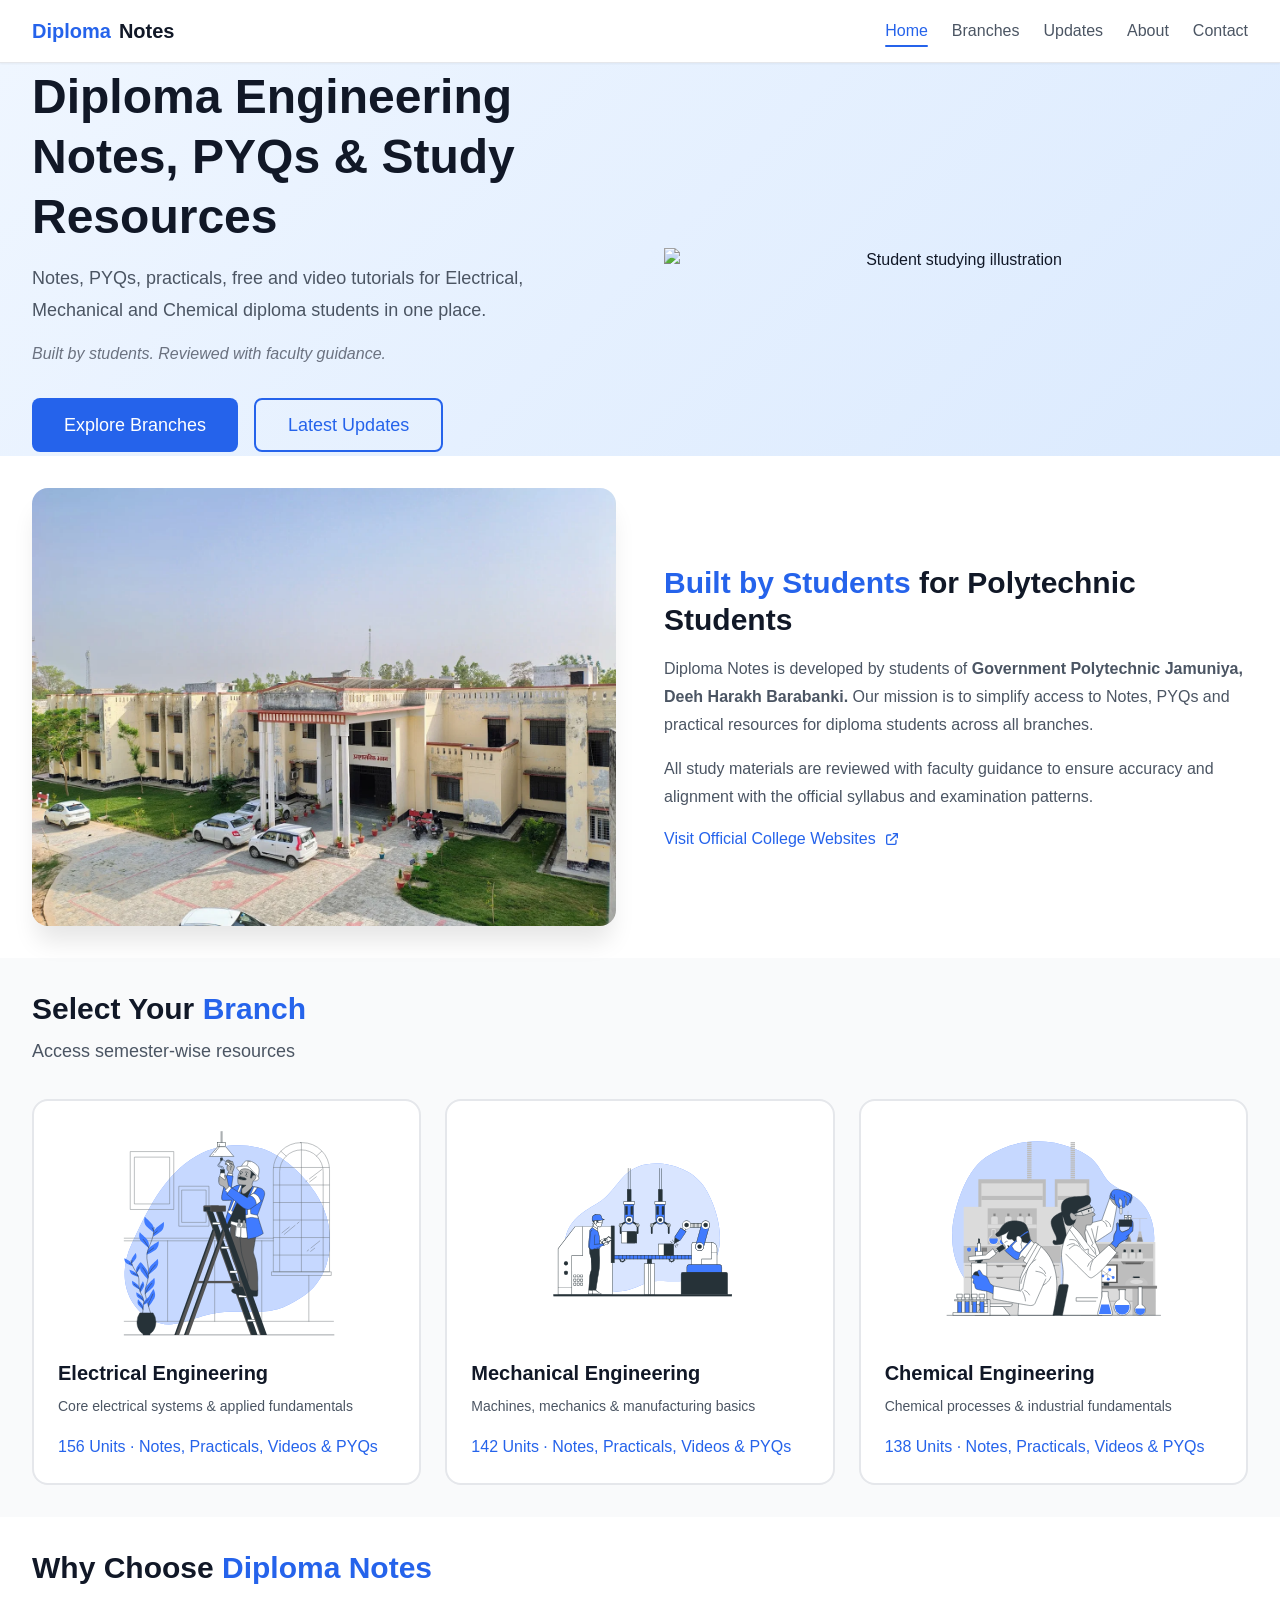
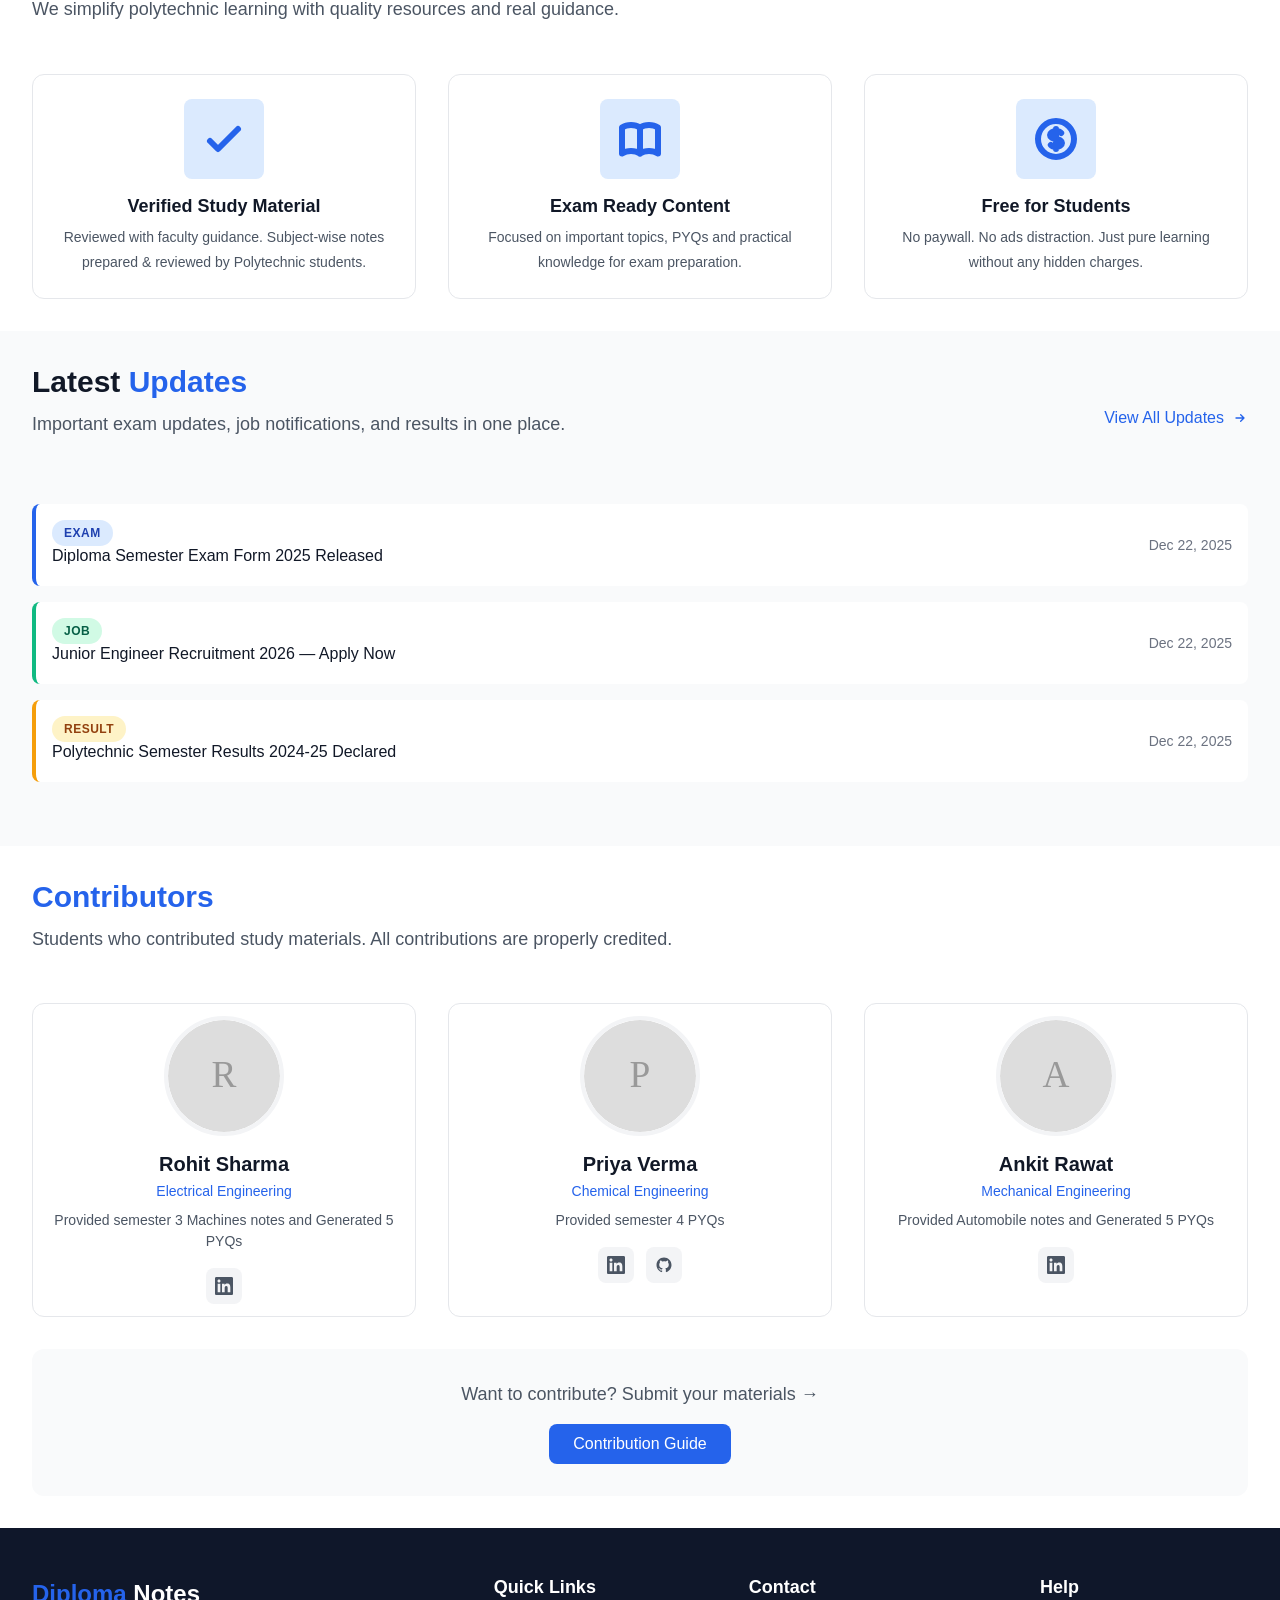
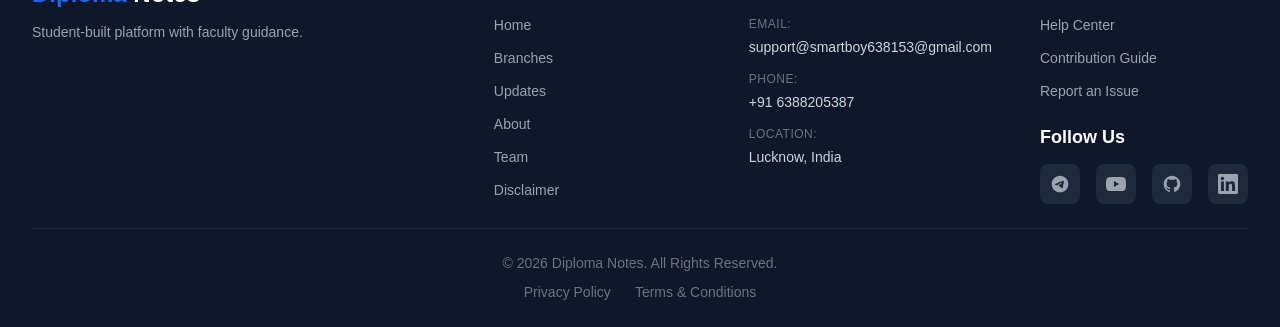
==== index.html @ 93ebcfeb "Update and add new file" ====
<!DOCTYPE html>
<html lang="en">
<head>
  <meta charset="UTF-8">
  <meta name="viewport" content="width=device-width, initial-scale=1.0">
  <meta name="description" content="Diploma Notes - Engineering notes, PYQs & study resources built by students for polytechnic students">
  <meta name="keywords" content="diploma notes, polytechnic, engineering, study material, PYQs">
  <meta name="author" content="Diploma Notes">
  
  <title>Diploma Notes - Engineering Notes, PYQs & Study Resources</title>
  
  <!-- Favicon -->
  <link rel="icon" type="image/png" href="assets/images/favicon.png">
   
  <!-- CSS Files -->
  <link rel="stylesheet" href="css/_variables.css">
  <link rel="stylesheet" href="css/_reset.css">
  <link rel="stylesheet" href="css/_base.css">
  <link rel="stylesheet" href="css/_components.css">
  <link rel="stylesheet" href="css/_layout.css">
  <link rel="stylesheet" href="css/home.css">
  <link rel="stylesheet" href="css/responsive.css">
  
  <!-- Preload critical resources -->
  <link rel="preload" href="data/branches.json" as="fetch" crossorigin>
</head>
<body>
  
  <!-- ===== NAVBAR ===== -->
  <nav class="navbar">
    <div class="container navbar-container">
      <!-- Logo -->
      <a href="index.html" class="navbar-logo">
        <span class="navbar-logo-diploma">Diploma</span> Notes
      </a>
      
      <!-- Mobile Menu Toggle -->
      <button class="navbar-toggle" aria-label="Toggle menu" id="navToggle">
        <span></span>
        <span></span>
        <span></span>
      </button>
      
      <!-- Navigation Menu -->
      <div class="navbar-menu" id="navMenu">
        <a href="index.html" class="navbar-link active">Home</a>
        <a href="#branches" class="navbar-link">Branches</a>
        <a href="updates.html" class="navbar-link">Updates</a>
        <a href="about.html" class="navbar-link">About</a>
        <a href="contact.html" class="navbar-link">Contact</a>
      </div>
    </div>
  </nav>
  
  <!-- ===== HERO SECTION ===== -->
  <section class="hero">
    <div class="container">
      <div class="hero-container">
        <!-- Hero Content -->
        <div class="hero-content">
          <h1 class="hero-title">
            Diploma Engineering Notes, PYQs & Study Resources
          </h1>
          <p class="hero-description">
            Notes, PYQs, practicals, free and video tutorials for Electrical, Mechanical and Chemical diploma students in one place.
          </p>
          <p class="hero-tagline">
            Built by students. Reviewed with faculty guidance.
          </p>
          <div class="hero-actions">
            <a href="#branches" class="btn btn-primary btn-lg">Explore Branches</a>
            <a href="#updates" class="btn btn-outline btn-lg">Latest Updates</a>
          </div>
        </div>
        
        <!-- Hero Image -->
        <div class="hero-image">
          <img src="assets/images/hero/studying-rafiki.png" alt="Student studying illustration" loading="eager">
        </div>
      </div>
    </div>
  </section>
  
  <!-- ===== INFO SECTION ===== -->
  <section class="info-section">
    <div class="container">
      <div class="info-content">
        <!-- Image -->
        <div class="info-image">
          <img src="assets/images/government_Polytechnic_Jamuniya_Deeh_Harakh_Barabanki.webp" alt="Government Polytechnic Jamuniya Deeh Harakh Barabanki" loading="lazy">
        </div>
        
        <!-- Text Content -->
        <div class="info-text">
          <h2><span class="text-highlight">Built by Students</span> for Polytechnic Students</h2>
          <p>
            Diploma Notes is developed by students of <strong>Government Polytechnic Jamuniya, Deeh Harakh Barabanki.</strong> 
             Our mission is to simplify access to Notes, PYQs and practical resources 
            for diploma students across all branches.
          </p>
          <p>
            All study materials are reviewed with faculty guidance to ensure accuracy and alignment with 
            the official syllabus and examination patterns.
          </p>
          <a href="https://www.gpharakh.org" target="_blanks" class="info-link">
            Visit Official College Websites
            <svg xmlns="http://www.w3.org/2000/svg" fill="none" viewBox="0 0 24 24" stroke="currentColor">
              <path stroke-linecap="round" stroke-linejoin="round" stroke-width="2" d="M10 6H6a2 2 0 00-2 2v10a2 2 0 002 2h10a2 2 0 002-2v-4M14 4h6m0 0v6m0-6L10 14" />
            </svg>
          </a>
        </div>
      </div>
    </div>
  </section>
  
  <!-- ===== BRANCHES SECTION ===== -->
  <section class="branches-section" id="branches">
    <div class="container">
      <div class="section-header">
        <h2 class="section-title">Select Your <span>Branch</span></h2>
        <p class="section-subtitle">Access semester-wise resources</p>
      </div>
      
      <!-- Branches Grid (Dynamic) -->
      <div class="branches-grid" id="branchesGrid">
        <!-- Branch cards will be loaded dynamically via JavaScript -->
        <div class="subjects-loading">
          <div class="subjects-loading-spinner"></div>
          <p>Loading branches...</p>
        </div>
      </div>
    </div>
  </section>
  
  <!-- ===== WHY CHOOSE SECTION ===== -->
  <section class="why-choose-section">
    <div class="container">
      <div class="section-header">
        <h2 class="section-title">Why Choose <span>Diploma Notes</span></h2>
        <p class="section-subtitle">We simplify polytechnic learning with quality resources and real guidance.</p>
      </div>
      
      <div class="features-grid">
        <!-- Feature 1 -->
        <div class="feature-card">
          <div class="feature-card-icon checkmark-icon">
            <svg xmlns="http://www.w3.org/2000/svg" fill="none" viewBox="0 0 24 24" stroke="currentColor">
              <path stroke-linecap="round" stroke-linejoin="round" d="M5 13l4 4L19 7" />
            </svg>
          </div>
          <h3 class="feature-card-title">Verified Study Material</h3>
          <p class="feature-card-description">
            Reviewed with faculty guidance. Subject-wise notes prepared & reviewed by Polytechnic students.
          </p>
        </div>
        
        <!-- Feature 2 -->
        <div class="feature-card">
          <div class="feature-card-icon checkmark-icon">
            <svg xmlns="http://www.w3.org/2000/svg" fill="none" viewBox="0 0 24 24" stroke="currentColor">
              <path stroke-linecap="round" stroke-linejoin="round" d="M12 6.253v13m0-13C10.832 5.477 9.246 5 7.5 5S4.168 5.477 3 6.253v13C4.168 18.477 5.754 18 7.5 18s3.332.477 4.5 1.253m0-13C13.168 5.477 14.754 5 16.5 5c1.747 0 3.332.477 4.5 1.253v13C19.832 18.477 18.247 18 16.5 18c-1.746 0-3.332.477-4.5 1.253" />
            </svg>
          </div>
          <h3 class="feature-card-title">Exam Ready Content</h3>
          <p class="feature-card-description">
            Focused on important topics, PYQs and practical knowledge for exam preparation.
          </p>
        </div>
        
        <!-- Feature 3 -->
        <div class="feature-card">
          <div class="feature-card-icon checkmark-icon">
            <svg xmlns="http://www.w3.org/2000/svg" fill="none" viewBox="0 0 24 24" stroke="currentColor">
              <path stroke-linecap="round" stroke-linejoin="round" d="M12 8c-1.657 0-3 .895-3 2s1.343 2 3 2 3 .895 3 2-1.343 2-3 2m0-8c1.11 0 2.08.402 2.599 1M12 8V7m0 1v8m0 0v1m0-1c-1.11 0-2.08-.402-2.599-1M21 12a9 9 0 11-18 0 9 9 0 0118 0z" />
            </svg>
          </div>
          <h3 class="feature-card-title">Free for Students</h3>
          <p class="feature-card-description">
            No paywall. No ads distraction. Just pure learning without any hidden charges.
          </p>
        </div>
      </div>
    </div>
  </section>
  
  <!-- ===== LATEST UPDATES SECTION ===== -->
  <section class="updates-section" id="updates">
    <div class="container">
      <div class="updates-header">
        <div class="section-header">
          <h2 class="section-title">Latest <span>Updates</span></h2>
          <p class="section-subtitle">Important exam updates, job notifications, and results in one place.</p>
        </div>
        <a href="updates.html" class="view-all-link">
          View All Updates
          <svg xmlns="http://www.w3.org/2000/svg" fill="none" viewBox="0 0 24 24" stroke="currentColor">
            <path stroke-linecap="round" stroke-linejoin="round" stroke-width="2" d="M13 7l5 5m0 0l-5 5m5-5H6" />
          </svg>
        </a>
      </div>
      
      <!-- Updates List (Dynamic) -->
      <div class="updates-list" id="updatesList">
        <!-- Updates will be loaded dynamically -->
        <div class="subjects-loading">
          <div class="subjects-loading-spinner"></div>
          <p>Loading updates...</p>
        </div>
      </div>
    </div>
  </section>
  
  <!-- ===== CONTRIBUTORS SECTION ===== -->
  <section class="contributors-section" id="contributors">
    <div class="container">
      <div class="section-header">
        <h2 class="section-title"><span>Contributors</span></h2>
        <p class="section-subtitle">Students who contributed study materials. All contributions are properly credited.</p>
      </div>
      
      <!-- Contributors Grid (Dynamic) -->
      <div class="contributors-grid" id="contributorsGrid">
        <!-- Contributors will be loaded dynamically -->
      </div>
      
      <!-- CTA -->
      <div class="contributors-cta">
        <p>Want to contribute? Submit your materials →</p>
        <a href="about.html#contribute" class="btn btn-primary">Contribution Guide</a>
      </div>
    </div>
  </section>
  
  <!-- ===== FOOTER ===== -->
  <footer class="footer">
    <div class="container">
      <div class="footer-container">
        <!-- Brand Column -->
        <div class="footer-brand">
          <div class="footer-logo">
            <span class="footer-logo-diploma">Diploma</span> Notes
          </div>
          <p class="footer-tagline">
            Student-built platform with faculty guidance.
          </p>
        </div>
        
        <!-- Quick Links -->
        <div>
          <h3 class="footer-section-title">Quick Links</h3>
          <div class="footer-links">
            <a href="index.html" class="footer-link">Home</a>
            <a href="#branches" class="footer-link">Branches</a>
            <a href="#updates" class="footer-link">Updates</a>
            <a href="about.html" class="footer-link">About</a>
            <a href="team.html" class="footer-link">Team</a>
            <a href="about.html#disclaimer" class="footer-link">Disclaimer</a>
          </div>
        </div>
        
        <!-- Contact -->
        <div>
          <h3 class="footer-section-title">Contact</h3>
          <div class="footer-contact-item">
            <span class="footer-contact-label">Email:</span>
            <span class="footer-contact-value">support@smartboy638153@gmail.com</span>
          </div>
          <div class="footer-contact-item">
            <span class="footer-contact-label">Phone:</span>
            <span class="footer-contact-value">+91 6388205387</span>
          </div>
          <div class="footer-contact-item">
            <span class="footer-contact-label">Location:</span>
            <span class="footer-contact-value">Lucknow, India</span>
          </div>
        </div>
        
        <!-- Help -->
        <div>
          <h3 class="footer-section-title">Help</h3>
          <div class="footer-links">
            <a href="help.html" class="footer-link">Help Center</a>
            <a href="contributors.html" class="footer-link">Contribution Guide</a>
            <a href="about.html#report" class="footer-link">Report an Issue</a>
          </div>
          
          <!-- Social Links -->
          <h3 class="footer-section-title" style="margin-top: var(--space-6);">Follow Us</h3>
          <div class="footer-social">
            <a href="#" class="footer-social-link" aria-label="Telegram">
              <svg xmlns="http://www.w3.org/2000/svg" viewBox="0 0 24 24" fill="currentColor">
                <path d="M12 2C6.48 2 2 6.48 2 12s4.48 10 10 10 10-4.48 10-10S17.52 2 12 2zm4.64 6.8c-.15 1.58-.8 5.42-1.13 7.19-.14.75-.42 1-.68 1.03-.58.05-1.02-.38-1.58-.75-.88-.58-1.38-.94-2.23-1.5-.99-.65-.35-1.01.22-1.59.15-.15 2.71-2.48 2.76-2.69a.2.2 0 00-.05-.18c-.06-.05-.14-.03-.21-.02-.09.02-1.49.95-4.22 2.79-.4.27-.76.41-1.08.4-.36-.01-1.04-.2-1.55-.37-.63-.2-1.12-.31-1.08-.66.02-.18.27-.36.74-.55 2.92-1.27 4.86-2.11 5.83-2.51 2.78-1.16 3.35-1.36 3.73-1.36.08 0 .27.02.39.12.1.08.13.19.14.27-.01.06.01.24 0 .38z"/>
              </svg>
            </a>
            <a href="#" class="footer-social-link" aria-label="YouTube">
              <svg xmlns="http://www.w3.org/2000/svg" viewBox="0 0 24 24" fill="currentColor">
                <path d="M23.498 6.186a3.016 3.016 0 0 0-2.122-2.136C19.505 3.545 12 3.545 12 3.545s-7.505 0-9.377.505A3.017 3.017 0 0 0 .502 6.186C0 8.07 0 12 0 12s0 3.93.502 5.814a3.016 3.016 0 0 0 2.122 2.136c1.871.505 9.376.505 9.376.505s7.505 0 9.377-.505a3.015 3.015 0 0 0 2.122-2.136C24 15.93 24 12 24 12s0-3.93-.502-5.814zM9.545 15.568V8.432L15.818 12l-6.273 3.568z"/>
              </svg>
            </a>
            <a href="#" class="footer-social-link" aria-label="GitHub">
              <svg xmlns="http://www.w3.org/2000/svg" viewBox="0 0 24 24" fill="currentColor">
                <path d="M12 2C6.477 2 2 6.477 2 12c0 4.42 2.865 8.17 6.839 9.49.5.092.682-.217.682-.482 0-.237-.008-.866-.013-1.7-2.782.603-3.369-1.34-3.369-1.34-.454-1.156-1.11-1.463-1.11-1.463-.908-.62.069-.608.069-.608 1.003.07 1.531 1.03 1.531 1.03.892 1.529 2.341 1.087 2.91.831.092-.646.35-1.086.636-1.336-2.22-.253-4.555-1.11-4.555-4.943 0-1.091.39-1.984 1.029-2.683-.103-.253-.446-1.27.098-2.647 0 0 .84-.269 2.75 1.025A9.578 9.578 0 0112 6.836c.85.004 1.705.114 2.504.336 1.909-1.294 2.747-1.025 2.747-1.025.546 1.377.203 2.394.1 2.647.64.699 1.028 1.592 1.028 2.683 0 3.842-2.339 4.687-4.566 4.935.359.309.678.919.678 1.852 0 1.336-.012 2.415-.012 2.743 0 .267.18.578.688.48C19.138 20.167 22 16.418 22 12c0-5.523-4.477-10-10-10z"/>
              </svg>
            </a>
            <a href="#" class="footer-social-link" aria-label="LinkedIn">
              <svg xmlns="http://www.w3.org/2000/svg" viewBox="0 0 24 24" fill="currentColor">
                <path d="M20.447 20.452h-3.554v-5.569c0-1.328-.027-3.037-1.852-3.037-1.853 0-2.136 1.445-2.136 2.939v5.667H9.351V9h3.414v1.561h.046c.477-.9 1.637-1.85 3.37-1.85 3.601 0 4.267 2.37 4.267 5.455v6.286zM5.337 7.433c-1.144 0-2.063-.926-2.063-2.065 0-1.138.92-2.063 2.063-2.063 1.14 0 2.064.925 2.064 2.063 0 1.139-.925 2.065-2.064 2.065zm1.782 13.019H3.555V9h3.564v11.452zM22.225 0H1.771C.792 0 0 .774 0 1.729v20.542C0 23.227.792 24 1.771 24h20.451C23.2 24 24 23.227 24 22.271V1.729C24 .774 23.2 0 22.222 0h.003z"/>
              </svg>
            </a>
          </div>
        </div>
      </div>
      
      <!-- Footer Bottom -->
      <div class="footer-bottom">
        <p class="footer-copyright">
          © 2026 Diploma Notes. All Rights Reserved.
        </p>
        <div class="footer-legal-links">
          <a href="about.html#privacy" class="footer-legal-link">Privacy Policy</a>
          <a href="about.html#terms" class="footer-legal-link">Terms & Conditions</a>
        </div>
      </div>
    </div>
  </footer>
  
  <!-- JavaScript Files -->
  <script src="js/config.js"></script>
  <script src="js/utils.js"></script>
  <script src="js/storage.js"></script>
  <script src="js/components/navbar.js"></script>
  <script src="js/components/branchCard.js"></script>
  <script src="js/components/updateCard.js"></script>
  <script src="js/pages/home.js"></script>
  <script src="js/main.js"></script>
  
</body>
</html>
---- css/_variables.css ----
/* ============================================
   DIPLOMA NOTES - CSS VARIABLES
   Design System: Colors, Typography, Spacing
   ============================================ */

:root {
  /* ===== COLORS ===== */
  
  /* Primary Colors (Blue) */
  --color-primary: #2563EB;          /* Main blue */
  --color-primary-dark: #1E40AF;     /* Darker blue */
  --color-primary-light: #3B82F6;    /* Lighter blue */
  --color-primary-lighter: #DBEAFE;  /* Very light blue */
  
  /* Accent Colors */
  --color-accent-green: #10B981;     /* Success/Job Alert */
  --color-accent-orange: #F59E0B;    /* Warning/Result */
  --color-accent-red: #EF4444;       /* Error */
  
  /* Neutral Colors */
  --color-white: #FFFFFF;
  --color-gray-50: #F9FAFB;
  --color-gray-100: #F3F4F6;
  --color-gray-200: #E5E7EB;
  --color-gray-300: #D1D5DB;
  --color-gray-400: #9CA3AF;
  --color-gray-500: #6B7280;
  --color-gray-600: #4B5563;
  --color-gray-700: #374151;
  --color-gray-800: #1F2937;
  --color-gray-900: #111827;
  --color-black: #000000;
  
  /* Dark Theme (Footer) */
  --color-dark-bg: #0F172A;
  --color-dark-lighter: #1E293B;
  
  /* ===== TYPOGRAPHY ===== */
  
  /* Font Families */
  --font-primary: -apple-system, BlinkMacSystemFont, 'Segoe UI', 'Roboto', 
                  'Oxygen', 'Ubuntu', 'Cantarell', sans-serif;
  --font-heading: 'Inter', var(--font-primary);
  
  /* Font Sizes */
  --text-xs: 0.75rem;      /* 12px */
  --text-sm: 0.875rem;     /* 14px */
  --text-base: 1rem;       /* 16px */
  --text-lg: 1.125rem;     /* 18px */
  --text-xl: 1.25rem;      /* 20px */
  --text-2xl: 1.5rem;      /* 24px */
  --text-3xl: 1.875rem;    /* 30px */
  --text-4xl: 2.25rem;     /* 36px */
  --text-5xl: 3rem;        /* 48px */
  
  /* Font Weights */
  --font-normal: 400;
  --font-medium: 500;
  --font-semibold: 600;
  --font-bold: 700;
  
  /* Line Heights */
  --leading-tight: 1.25;
  --leading-normal: 1.5;
  --leading-relaxed: 1.75;
  
  /* ===== SPACING ===== */
  --space-1: 0.25rem;   /* 4px */
  --space-2: 0.5rem;    /* 8px */
  --space-3: 0.75rem;   /* 12px */
  --space-4: 1rem;      /* 16px */
  --space-5: 1.25rem;   /* 20px */
  --space-6: 1.5rem;    /* 24px */
  --space-8: 2rem;      /* 32px */
  --space-10: 2.5rem;   /* 40px */
  --space-12: 3rem;     /* 48px */
  --space-16: 4rem;     /* 64px */
  --space-20: 5rem;     /* 80px */
  
  /* ===== BORDERS ===== */
  --border-radius-sm: 0.375rem;    /* 6px */
  --border-radius-md: 0.5rem;      /* 8px */
  --border-radius-lg: 0.75rem;     /* 12px */
  --border-radius-xl: 1rem;        /* 16px */
  --border-radius-full: 9999px;    /* Fully rounded */
  
  /* ===== SHADOWS ===== */
  --shadow-sm: 0 1px 2px 0 rgba(0, 0, 0, 0.05);
  --shadow-md: 0 4px 6px -1px rgba(0, 0, 0, 0.1);
  --shadow-lg: 0 10px 15px -3px rgba(0, 0, 0, 0.1);
  --shadow-xl: 0 20px 25px -5px rgba(0, 0, 0, 0.1);
  
  /* ===== TRANSITIONS ===== */
  --transition-fast: 150ms ease-in-out;
  --transition-base: 300ms ease-in-out;
  --transition-slow: 500ms ease-in-out;
  
  /* ===== LAYOUT ===== */
  --container-max-width: 1280px;
  --container-padding: var(--space-8);
  
  /* ===== Z-INDEX LAYERS ===== */
  --z-dropdown: 1000;
  --z-sticky: 1020;
  --z-fixed: 1030;
  --z-modal-backdrop: 1040;
  --z-modal: 1050;
  --z-popover: 1060;
  --z-tooltip: 1070;
}

/* ===== RESPONSIVE BREAKPOINTS ===== */
/* Mobile First Approach */

/* Extra Small (default) - 0px to 639px */
/* Small - 640px+ */
/* Medium - 768px+ */
/* Large - 1024px+ */
/* Extra Large - 1280px+ */
---- css/_base.css ----
/* ============================================
   DIPLOMA NOTES - BASE STYLES
   Global typography and common elements
   ============================================ */

body {
  font-family: var(--font-primary);
  font-size: var(--text-base);
  font-weight: var(--font-normal);
  line-height: var(--leading-normal);
  color: var(--color-gray-900);
  background-color: var(--color-white);
}

/* ===== HEADINGS ===== */
h1, h2, h3, h4, h5, h6 {
  font-family: var(--font-heading);
  font-weight: var(--font-bold);
  line-height: var(--leading-tight);
  color: var(--color-gray-900);
}

h1 {
  font-size: var(--text-4xl);
}

h2 {
  font-size: var(--text-3xl);
}

h3 {
  font-size: var(--text-2xl);
}

h4 {
  font-size: var(--text-xl);
}

h5 {
  font-size: var(--text-lg);
}

h6 {
  font-size: var(--text-base);
}

/* Mobile responsive headings */
@media (max-width: 767px) {
  h1 {
    font-size: var(--text-3xl);
  }
  
  h2 {
    font-size: var(--text-2xl);
  }
  
  h3 {
    font-size: var(--text-xl);
  }
}

/* ===== PARAGRAPHS ===== */
p {
  margin-bottom: var(--space-4);
  color: var(--color-gray-600);
}

p:last-child {
  margin-bottom: 0;
}

/* ===== LINKS ===== */
a {
  color: var(--color-primary);
  transition: color var(--transition-fast);
}

a:hover {
  color: var(--color-primary-dark);
}

/* ===== STRONG & EMPHASIS ===== */
strong, b {
  font-weight: var(--font-bold);
}

em, i {
  font-style: italic;
}

/* ===== CONTAINERS ===== */
.container {
  width: 100%;
  max-width: var(--container-max-width);
  margin: 0 auto;
  padding: 0 var(--container-padding);
}

/* ===== SECTIONS ===== */
section {
  padding: var(--space-12) 0;
}

@media (min-width: 768px) {
  section {
    padding: var(--space-16) 0;
  }
}

/* ===== UTILITY CLASSES ===== */

/* Text Colors */
.text-primary { color: var(--color-primary); }
.text-gray-500 { color: var(--color-gray-500); }
.text-gray-600 { color: var(--color-gray-600); }
.text-gray-900 { color: var(--color-gray-900); }

/* Text Sizes */
.text-sm { font-size: var(--text-sm); }
.text-base { font-size: var(--text-base); }
.text-lg { font-size: var(--text-lg); }
.text-xl { font-size: var(--text-xl); }

/* Font Weights */
.font-medium { font-weight: var(--font-medium); }
.font-semibold { font-weight: var(--font-semibold); }
.font-bold { font-weight: var(--font-bold); }

/* Margins */
.mb-2 { margin-bottom: var(--space-2); }
.mb-4 { margin-bottom: var(--space-4); }
.mb-6 { margin-bottom: var(--space-6); }
.mb-8 { margin-bottom: var(--space-8); }

/* Hidden */
.hidden {
  display: none !important;
}

/* Visually hidden (for screen readers) */
.sr-only {
  position: absolute;
  width: 1px;
  height: 1px;
  padding: 0;
  margin: -1px;
  overflow: hidden;
  clip: rect(0, 0, 0, 0);
  white-space: nowrap;
  border-width: 0;
}
---- css/_components.css ----
/* ============================================
   DIPLOMA NOTES - COMPONENTS
   Reusable UI components
   ============================================ */

/* ===== BUTTONS ===== */

.btn {
  display: inline-flex;
  align-items: center;
  justify-content: center;
  gap: var(--space-2);
  padding: var(--space-3) var(--space-6);
  font-size: var(--text-base);
  font-weight: var(--font-medium);
  line-height: 1;
  border-radius: var(--border-radius-md);
  transition: all var(--transition-fast);
  cursor: pointer;
  border: none;
  text-decoration: none;
  white-space: nowrap;
}

.btn:disabled {
  opacity: 0.5;
  cursor: not-allowed;
}

/* Button Variants */
.btn-primary {
  background-color: var(--color-primary);
  color: var(--color-white);
}

.btn-primary:hover:not(:disabled) {
  background-color: var(--color-primary-dark);
  transform: translateY(-1px);
  box-shadow: var(--shadow-md);
}

.btn-outline {
  background-color: transparent;
  color: var(--color-primary);
  border: 2px solid var(--color-primary);
}

.btn-outline:hover:not(:disabled) {
  background-color: var(--color-primary);
  color: var(--color-white);
}

.btn-secondary {
  background-color: var(--color-gray-100);
  color: var(--color-gray-900);
}

.btn-secondary:hover:not(:disabled) {
  background-color: var(--color-gray-200);
}

/* Button Sizes */
.btn-sm {
  padding: var(--space-2) var(--space-4);
  font-size: var(--text-sm);
}

.btn-lg {
  padding: var(--space-4) var(--space-8);
  font-size: var(--text-lg);
}

/* ===== CARDS ===== */

.card {
  background-color: var(--color-white);
  border-radius: var(--border-radius-lg);
  border: 1px solid var(--color-gray-200);
  overflow: hidden;
  transition: all var(--transition-base);
}

.card:hover {
  box-shadow: var(--shadow-lg);
  transform: translateY(-2px);
}

.card-body {
  padding: var(--space-6);
}

.card-title {
  font-size: var(--text-xl);
  font-weight: var(--font-semibold);
  color: var(--color-gray-900);
  margin-bottom: var(--space-2);
}

.card-description {
  font-size: var(--text-sm);
  color: var(--color-gray-600);
  line-height: var(--leading-relaxed);
}

/* Card with Icon */
.card-icon {
  width: 48px;
  height: 48px;
  display: flex;
  align-items: center;
  justify-content: center;
  background-color: var(--color-primary-lighter);
  border-radius: var(--border-radius-md);
  margin-bottom: var(--space-4);
  font-size: var(--text-2xl);
}

/* Clickable Card */
.card-clickable {
  cursor: pointer;
  text-decoration: none;
  display: block;
}

.card-clickable:hover {
  border-color: var(--color-primary);
}

/* ===== TABS ===== */

.tabs {
  display: flex;
  gap: var(--space-2);
  border-bottom: 2px solid var(--color-gray-200);
  overflow-x: auto;
  -webkit-overflow-scrolling: touch;
  scrollbar-width: none;
}

.tabs::-webkit-scrollbar {
  display: none;
}

.tab-button {
  padding: var(--space-3) var(--space-4);
  font-size: var(--text-base);
  font-weight: var(--font-medium);
  color: var(--color-gray-600);
  background: none;
  border: none;
  border-bottom: 2px solid transparent;
  cursor: pointer;
  transition: all var(--transition-fast);
  white-space: nowrap;
  position: relative;
  bottom: -2px;
}

.tab-button:hover {
  color: var(--color-primary);
}

.tab-button.active {
  color: var(--color-primary);
  border-bottom-color: var(--color-primary);
}

.tab-content {
  display: none;
  padding: var(--space-6) 0;
  animation: fadeIn var(--transition-base);
}

.tab-content.active {
  display: block;
}

@keyframes fadeIn {
  from {
    opacity: 0;
    transform: translateY(10px);
  }
  to {
    opacity: 1;
    transform: translateY(0);
  }
}

/* ===== TAGS/BADGES ===== */

.tag {
  display: inline-flex;
  align-items: center;
  padding: var(--space-1) var(--space-3);
  font-size: var(--text-xs);
  font-weight: var(--font-semibold);
  border-radius: var(--border-radius-full);
  text-transform: uppercase;
  letter-spacing: 0.5px;
}

.tag-exam {
  background-color: #DBEAFE;
  color: #1E40AF;
}

.tag-job {
  background-color: #D1FAE5;
  color: #065F46;
}

.tag-result {
  background-color: #FEF3C7;
  color: #92400E;
}

/* ===== CHECKMARK ICON ===== */

.checkmark-icon {
  width: 80px;
  height: 80px;
  display: flex;
  align-items: center;
  justify-content: center;
  background-color: #DBEAFE;
  border-radius: var(--border-radius-md);
}

.checkmark-icon svg {
  width: 48px;
  height: 48px;
  stroke: var(--color-primary);
  stroke-width: 3;
}

/* ===== FEATURE CARDS ===== */

.feature-card {
  background-color: var(--color-white);
  border: 1px solid var(--color-gray-200);
  border-radius: var(--border-radius-lg);
  padding: var(--space-6);
  text-align: center;
  transition: all var(--transition-base);
}

.feature-card:hover {
  box-shadow: var(--shadow-md);
  transform: translateY(-4px);
}

.feature-card-icon {
  margin: 0 auto var(--space-4);
}

.feature-card-title {
  font-size: var(--text-lg);
  font-weight: var(--font-semibold);
  margin-bottom: var(--space-2);
  color: var(--color-gray-900);
}

.feature-card-description {
  font-size: var(--text-sm);
  color: var(--color-gray-600);
  line-height: var(--leading-relaxed);
}

/* ===== BRANCH CARDS ===== */

.branch-card {
  background-color: var(--color-white);
  border: 2px solid var(--color-gray-200);
  border-radius: var(--border-radius-xl);
  padding: var(--space-6);
  text-decoration: none;
  display: block;
  transition: all var(--transition-base);
  cursor: pointer;
}

.branch-card:hover {
  border-color: var(--color-primary);
  box-shadow: var(--shadow-lg);
  transform: translateY(-4px);
}

.branch-card-image {
  width: 100%;
  height: 220px;
  object-fit:contain;
  border-radius: var(--border-radius-md);
  margin-bottom: var(--space-2);
}

.branch-card-title {
  font-size: var(--text-xl);
  font-weight: var(--font-bold);
  color: var(--color-gray-900);
  margin-bottom: var(--space-2);
}

.branch-card-description {
  font-size: var(--text-sm);
  color: var(--color-gray-600);
  margin-bottom: var(--space-4);
  line-height: var(--leading-relaxed);
}

/* ===== SUBJECT CARDS ===== */

.subject-card {
  background-color: var(--color-white);
  border: 1px solid var(--color-gray-200);
  border-radius: var(--border-radius-lg);
  padding: var(--space-4);
  cursor: pointer;
  transition: all var(--transition-base);
  display: block;
  text-decoration: none;
}

.subject-card:hover {
  border-color: var(--color-primary-light);
  box-shadow: var(--shadow-md);
}

.subject-card-header {
  margin-bottom: var(--space-3);
}

.subject-card-title {
  font-size: var(--text-lg);
  font-weight: var(--font-semibold);
  color: var(--color-gray-900);
  margin-bottom: var(--space-1);
}

.subject-card-meta {
  font-size: var(--text-sm);
  color: var(--color-gray-500);
}

/* ===== UPDATE CARDS ===== */

.update-card {
  background-color: var(--color-white);
  border-left: 4px solid var(--color-primary);
  padding: var(--space-4);
  border-radius: var(--border-radius-md);
  display: flex;
  align-items: center;
  justify-content: space-between;
  gap: var(--space-4);
  transition: all var(--transition-fast);
  cursor: pointer;
}

.update-card:hover {
  background-color: var(--color-gray-50);
  box-shadow: var(--shadow-sm);
}

.update-card-content {
  flex: 1;
}

.update-card-title {
  font-size: var(--text-base);
  font-weight: var(--font-medium);
  color: var(--color-gray-900);
  margin-bottom: var(--space-1);
}

.update-card-date {
  font-size: var(--text-sm);
  color: var(--color-gray-500);
}

/* ===== RECENTLY VIEWED ===== */

.recently-viewed-card {
  background-color: var(--color-white);
  border: 1px solid var(--color-gray-200);
  border-radius: var(--border-radius-lg);
  padding: var(--space-3);
  cursor: pointer;
  transition: all var(--transition-fast);
  text-decoration: none;
  display: block;
}

.recently-viewed-card:hover {
  border-color: var(--color-primary);
  box-shadow: var(--shadow-sm);
}

.recently-viewed-card-title {
  font-size: var(--text-base);
  font-weight: var(--font-medium);
  color: var(--color-gray-900);
  margin-bottom: var(--space-1);
}

.recently-viewed-card-meta {
  font-size: var(--text-sm);
  color: var(--color-gray-500);
}

/* ===== UNIT LIST ITEMS ===== */

.unit-item {
  background-color: var(--color-white);
  border: 1px solid var(--color-gray-200);
  border-radius: var(--border-radius-md);
  padding: var(--space-4);
  margin-bottom: var(--space-3);
}

.unit-item-header {
  display: flex;
  justify-content: space-between;
  align-items: flex-start;
  gap: var(--space-4);
  margin-bottom: var(--space-2);
}

.unit-item-title {
  font-size: var(--text-base);
  font-weight: var(--font-semibold);
  color: var(--color-gray-900);
  flex: 1;
}

.unit-item-actions {
  display: flex;
  gap: var(--space-2);
  flex-shrink: 0;
}

.unit-item-summary {
  font-size: var(--text-sm);
  color: var(--color-gray-600);
  line-height: var(--leading-relaxed);
}

/* ===== PRACTICAL LIST ITEMS ===== */

.practical-item {
  background-color: var(--color-white);
  border: 1px solid var(--color-gray-200);
  border-radius: var(--border-radius-md);
  padding: var(--space-4);
  margin-bottom: var(--space-3);
  display: flex;
  justify-content: space-between;
  align-items: center;
  gap: var(--space-4);
  transition: all var(--transition-fast);
}

.practical-item:hover {
  background-color: var(--color-gray-50);
}

.practical-item-content {
  flex: 1;
  cursor: pointer;
}

.practical-item-title {
  font-size: var(--text-base);
  font-weight: var(--font-medium);
  color: var(--color-gray-900);
  margin-bottom: var(--space-1);
}

.practical-item-description {
  font-size: var(--text-sm);
  color: var(--color-gray-600);
}

.practical-item-actions {
  display: flex;
  gap: var(--space-2);
  flex-shrink: 0;
}

/* ===== BACK BUTTON ===== */

.back-button {
  display: inline-flex;
  align-items: center;
  gap: var(--space-2);
  color: var(--color-gray-600);
  font-size: var(--text-base);
  font-weight: var(--font-medium);
  margin-bottom: var(--space-6);
  cursor: pointer;
  transition: color var(--transition-fast);
}

.back-button:hover {
  color: var(--color-primary);
}

.back-button svg {
  width: 20px;
  height: 20px;
}
---- css/_layout.css ----
/* ============================================
   DIPLOMA NOTES - LAYOUT
   Grid, Navbar, Footer, Containers
   ============================================ */

/* ===== NAVBAR ===== */
/* ===== NAVBAR ===== */

.navbar {
  background-color: var(--color-white);
  border-bottom: 1px solid var(--color-gray-200);
  padding: var(--space-4) 0;
  position: sticky;
  top: 0;
  z-index: 1020;
  box-shadow: var(--shadow-sm);
  width: 100%;
  /* IMPORTANT: Remove any transform that could hide navbar */
  transform: none !important;
  transition: box-shadow 0.3s ease;
}

/* Scrolled state - add shadow */
.navbar.scrolled {
  box-shadow: var(--shadow-md);
}

.navbar-container {
  display: flex;
  align-items: center;
  justify-content: space-between;
}

.navbar-logo {
  font-size: var(--text-xl);
  font-weight: var(--font-bold);
  color: var(--color-gray-900);
  text-decoration: none;
  display: flex;
  align-items: center;
  gap: var(--space-2);
  z-index: 1021;
  position: relative;
}

.navbar-logo-diploma {
  color: var(--color-primary);
}

.navbar-menu {
  display: flex;
  gap: var(--space-6);
  align-items: center;
}

.navbar-link {
  font-size: var(--text-base);
  font-weight: var(--font-medium);
  color: var(--color-gray-600);
  text-decoration: none;
  transition: color var(--transition-fast);
  white-space: nowrap;
  position: relative;
}

.navbar-link:hover,
.navbar-link.active {
  color: var(--color-primary);
}

/* Active link indicator */
.navbar-link.active::after {
  content: '';
  position: absolute;
  bottom: -4px;
  left: 0;
  right: 0;
  height: 2px;
  background-color: var(--color-primary);
  border-radius: 2px;
}

/* Mobile Menu Toggle */
.navbar-toggle {
  display: none;
  flex-direction: column;
  gap: 5px;
  cursor: pointer;
  padding: var(--space-2);
  background: none;
  border: none;
  z-index: 1021;
  position: relative;
}

.navbar-toggle span {
  width: 25px;
  height: 3px;
  background-color: var(--color-gray-900);
  transition: all var(--transition-fast);
  border-radius: 2px;
}

/* Hamburger animation when active */
.navbar-toggle.active span:nth-child(1) {
  transform: rotate(45deg) translate(7px, 7px);
}

.navbar-toggle.active span:nth-child(2) {
  opacity: 0;
}

.navbar-toggle.active span:nth-child(3) {
  transform: rotate(-45deg) translate(7px, -7px);
}

/* Mobile Menu */
@media (max-width: 767px) {
  .navbar-toggle {
    display: flex;
  }
  
  .navbar-menu {
    position: fixed;
    top: 0;
    left: 0;
    right: 0;
    bottom: 0;
    background-color: var(--color-white);
    flex-direction: column;
    padding: var(--space-20) var(--space-6) var(--space-6);
    gap: var(--space-4);
    box-shadow: var(--shadow-lg);
    /* IMPORTANT: Use visibility instead of display for smooth transitions */
    visibility: hidden;
    opacity: 0;
    transform: translateX(100%);
    transition: all var(--transition-base);
    z-index: 1019; /* Below toggle button */
  }
  
  .navbar-menu.active {
    visibility: visible;
    opacity: 1;
    transform: translateX(0);
  }
  
  .navbar-link {
    width: 100%;
    padding: var(--space-3) 0;
    border-bottom: 1px solid var(--color-gray-200);
    font-size: var(--text-lg);
  }
  
  .navbar-link.active::after {
    display: none;
  }
  
  .navbar-link.active {
    background-color: var(--color-gray-50);
    padding-left: var(--space-4);
    border-left: 3px solid var(--color-primary);
  }
}

/* Tablet and Desktop - ensure menu is always visible */
@media (min-width: 768px) {
  .navbar-menu {
    position: static !important;
    visibility: visible !important;
    opacity: 1 !important;
    transform: none !important;
  }
}
/* ===== FOOTER ===== */

.footer {
  background-color: var(--color-dark-bg);
  color: var(--color-white);
  padding: var(--space-12) 0 var(--space-6);
}

.footer-container {
  display: grid;
  grid-template-columns: 1fr;
  gap: var(--space-8);
}

@media (min-width: 768px) {
  .footer-container {
    grid-template-columns: 2fr 1fr 1fr 1fr;
    gap: var(--space-12);
  }
}

.footer-brand {
  margin-bottom: var(--space-4);
}

.footer-logo {
  font-size: var(--text-2xl);
  font-weight: var(--font-bold);
  color: var(--color-white);
  margin-bottom: var(--space-2);
}

.footer-logo-diploma {
  color: var(--color-primary);
}

.footer-tagline {
  font-size: var(--text-sm);
  color: var(--color-gray-400);
  line-height: var(--leading-relaxed);
}

.footer-section-title {
  font-size: var(--text-lg);
  font-weight: var(--font-semibold);
  color: var(--color-white);
  margin-bottom: var(--space-4);
}

.footer-links {
  display: flex;
  flex-direction: column;
  gap: var(--space-3);
}

.footer-link {
  color: var(--color-gray-400);
  font-size: var(--text-sm);
  text-decoration: none;
  transition: color var(--transition-fast);
}

.footer-link:hover {
  color: var(--color-primary-light);
}

.footer-contact-item {
  display: flex;
  flex-direction: column;
  gap: var(--space-1);
  margin-bottom: var(--space-3);
}

.footer-contact-label {
  font-size: var(--text-xs);
  color: var(--color-gray-500);
  text-transform: uppercase;
  letter-spacing: 0.5px;
}

.footer-contact-value {
  font-size: var(--text-sm);
  color: var(--color-gray-300);
}

.footer-social {
  display: flex;
  gap: var(--space-4);
  margin-top: var(--space-4);
}

.footer-social-link {
  width: 40px;
  height: 40px;
  display: flex;
  align-items: center;
  justify-content: center;
  background-color: var(--color-dark-lighter);
  border-radius: var(--border-radius-md);
  color: var(--color-gray-400);
  transition: all var(--transition-fast);
}

.footer-social-link:hover {
  background-color: var(--color-primary);
  color: var(--color-white);
  transform: translateY(-2px);
}

.footer-social-link svg {
  width: 20px;
  height: 20px;
}

.footer-bottom {
  margin-top: var(--space-6);
  padding-top: var(--space-6);
  border-top: 1px solid var(--color-dark-lighter);
  text-align: center;
}

.footer-copyright {
  font-size: var(--text-sm);
  color: var(--color-gray-500);
  margin-bottom: var(--space-2);
}

.footer-legal-links {
  display: flex;
  justify-content: center;
  gap: var(--space-6);
  flex-wrap: wrap;
}

.footer-legal-link {
  font-size: var(--text-sm);
  color: var(--color-gray-500);
  text-decoration: none;
  transition: color var(--transition-fast);
}

.footer-legal-link:hover {
  color: var(--color-primary-light);
}

/* ===== GRID SYSTEMS ===== */

.grid {
  display: grid;
  gap: var(--space-6);
}

.grid-cols-1 {
  grid-template-columns: 1fr;
}

.grid-cols-2 {
  grid-template-columns: repeat(2, 1fr);
}

.grid-cols-3 {
  grid-template-columns: repeat(3, 1fr);
}

.grid-cols-4 {
  grid-template-columns: repeat(4, 1fr);
}

/* Responsive Grids */
@media (max-width: 767px) {
  .grid-cols-2,
  .grid-cols-3,
  .grid-cols-4 {
    grid-template-columns: 1fr;
  }
}

@media (min-width: 768px) and (max-width: 1023px) {
  .grid-cols-3,
  .grid-cols-4 {
    grid-template-columns: repeat(2, 1fr);
  }
}

/* ===== SECTION HEADERS ===== */

.section-header {
  margin-bottom: var(--space-8);
}

.section-title {
  font-size: var(--text-3xl);
  font-weight: var(--font-bold);
  color: var(--color-gray-900);
  margin-bottom: var(--space-2);
}

.section-subtitle {
  font-size: var(--text-lg);
  color: var(--color-gray-600);
  line-height: var(--leading-relaxed);
}

.section-title span {
  color: var(--color-primary);
}
.text-highlight {
  color: var(--color-primary);
}

/* ===== PAGE HEADER ===== */

.page-header {
  background-color: var(--color-gray-50);
  padding: var(--space-4) 0;
  border-bottom: 1px solid var(--color-gray-200);
  /* margin-bottom: var(--space-8); */
}

.page-header-content {
  max-width: 800px;
}

.page-title {
  font-size: var(--text-4xl);
  font-weight: var(--font-bold);
  color: var(--color-gray-900);
  margin-bottom: var(--space-2);
}

.page-description {
  font-size: var(--text-lg);
  color: var(--color-gray-600);
  line-height: var(--leading-relaxed);
}

@media (max-width: 767px) {
  .page-title {
    font-size: var(--text-2xl);
  }
  
  .page-description {
    font-size: var(--text-base);
  }
}
---- css/home.css ----
/* ============================================
   DIPLOMA NOTES - HOME PAGE STYLES
   Landing page specific styles
   ============================================ */

/* ===== HERO SECTION ===== */

.hero {
  background: linear-gradient(135deg, #EFF6FF 0%, #DBEAFE 100%);
  padding: var(--space-1) 0;
  overflow: hidden;
}

.hero-container {
  display: grid;
  grid-template-columns: 1fr;
  gap: var(--space-2);
  align-items: center;
}

@media (min-width: 768px) {
  .hero-container {
    grid-template-columns: 1fr 1fr;
    gap: var(--space-12);
  }
}

.hero-content {
  order: 2;
}

@media (min-width: 768px) {
  .hero-content {
    order: 1;
  }
}

.hero-title {
  font-size: var(--text-4xl);
  font-weight: var(--font-bold);
  color: var(--color-gray-900);
  line-height: var(--leading-tight);
  margin-bottom: var(--space-4);
}

@media (min-width: 1024px) {
  .hero-title {
    font-size: var(--text-5xl);
  }
}

.hero-description {
  font-size: var(--text-lg);
  color: var(--color-gray-600);
  line-height: var(--leading-relaxed);
  margin-bottom: var(--space-4);
}

.hero-tagline {
  font-size: var(--text-base);
  color: var(--color-gray-500);
  font-style: italic;
  margin-bottom: var(--space-8);
}

.hero-actions {
  display: flex;
  gap: var(--space-4);
  flex-wrap: wrap;
}

.hero-image {
  order: 1;
  text-align: center;
}

@media (min-width: 768px) {
  .hero-image {
    order: 2;
  }
}

.hero-image img {
  max-width: 100%;
  height: auto;
  animation: float 3s ease-in-out infinite;
}

@keyframes float {
  0%, 100% {
    transform: translateY(0);
  }
  50% {
    transform: translateY(-20px);
  }
}

/* ===== INFO SECTION ===== */

.info-section {
  background-color: var(--color-white);
  padding: var(--space-8) 0;
}

.info-content {
  display: grid;
  grid-template-columns: 1fr;
  gap: var(--space-8);
  align-items: center;
}

@media (min-width: 768px) {
  .info-content {
    grid-template-columns: 1fr 1fr;
    gap: var(--space-12);
  }
}

.info-image {
  border-radius: var(--border-radius-xl);
  overflow: hidden;
  box-shadow: var(--shadow-xl);
}

.info-image img {
  width: 100%;
  height: auto;
  display: block;
}

.info-text h2 {
  margin-bottom: var(--space-4);
}

.info-text p {
  margin-bottom: var(--space-4);
  font-size: var(--text-base);
  color: var(--color-gray-600);
  line-height: var(--leading-relaxed);
}

.info-link {
  display: inline-flex;
  align-items: center;
  gap: var(--space-2);
  color: var(--color-primary);
  font-weight: var(--font-medium);
  text-decoration: none;
  transition: gap var(--transition-fast);
}

.info-link:hover {
  gap: var(--space-3);
}

.info-link svg {
  width: 16px;
  height: 16px;
}

/* ===== BRANCHES SECTION ===== */

.branches-section {
  background-color: var(--color-gray-50);
  padding: var(--space-8) 0;
}

.branches-grid {
  display: grid;
  grid-template-columns: 1fr;
  gap: var(--space-6);
}

@media (min-width: 640px) {
  .branches-grid {
    grid-template-columns: repeat(2, 1fr);
  }
}

@media (min-width: 1024px) {
  .branches-grid {
    grid-template-columns: repeat(3, 1fr);
  }
}

/* Branch Card Hover Effects */
.branch-card-image-wrapper {
  position: relative;
  overflow: hidden;
  border-radius: var(--border-radius-md);
  margin-bottom: var(--space-2);
}

.branch-card:hover .branch-card-image {
  transform: scale(1.05);
}

.branch-card-image {
  transition: transform var(--transition-slow);
}

/* ===== WHY CHOOSE SECTION ===== */

.why-choose-section {
  background-color: var(--color-white);
  padding: var(--space-8) 0;
}

.features-grid {
  display: grid;
  grid-template-columns: 1fr;
  gap: var(--space-8);
  margin-top: var(--space-12);
}

@media (min-width: 768px) {
  .features-grid {
    grid-template-columns: repeat(3, 1fr);
  }
}

/* ===== UPDATES SECTION ===== */

.updates-section {
  background-color: var(--color-gray-50);
  padding: var(--space-8) 0;
}

.updates-header {
  display: flex;
  justify-content: space-between;
  align-items: center;
  margin-bottom: var(--space-8);
  flex-wrap: wrap;
  gap: var(--space-4);
}

.updates-list {
  display: flex;
  flex-direction: column;
  gap: var(--space-4);
  margin-bottom: var(--space-8);
}

.view-all-link {
  display: inline-flex;
  align-items: center;
  gap: var(--space-2);
  color: var(--color-primary);
  font-weight: var(--font-medium);
  font-size: var(--text-base);
  text-decoration: none;
  transition: gap var(--transition-fast);
}

.view-all-link:hover {
  gap: var(--space-3);
}

.view-all-link svg {
  width: 16px;
  height: 16px;
}

/* ===== CONTRIBUTORS SECTION ===== */

.contributors-section {
  background-color: var(--color-white);
  padding: var(--space-8) 0;
}

.contributors-grid {
  display: grid;
  grid-template-columns: 1fr;
  gap: var(--space-8);
  margin-top: var(--space-12);
}

@media (min-width: 640px) {
  .contributors-grid {
    grid-template-columns: repeat(2, 1fr);
  }
}

@media (min-width: 1024px) {
  .contributors-grid {
    grid-template-columns: repeat(3, 1fr);
  }
}

.contributor-card {
  background-color: var(--color-white);
  border: 1px solid var(--color-gray-200);
  border-radius: var(--border-radius-lg);
  padding: var(--space-3);
  text-align: center;
  transition: all var(--transition-base);
}

.contributor-card:hover {
  box-shadow: var(--shadow-lg);
  transform: translateY(-4px);
}

.contributor-avatar {
  width: 120px;
  height: 120px;
  border-radius: 50%;
  margin: 0 auto var(--space-4);
  object-fit: cover;
  border: 4px solid var(--color-gray-100);
}

.contributor-name {
  font-size: var(--text-xl);
  font-weight: var(--font-semibold);
  color: var(--color-gray-900);
  margin-bottom: var(--space-1);
}

.contributor-branch {
  font-size: var(--text-sm);
  color: var(--color-primary);
  font-weight: var(--font-medium);
  margin-bottom: var(--space-2);
}

.contributor-contribution {
  font-size: var(--text-sm);
  color: var(--color-gray-600);
  margin-bottom: var(--space-4);
}

.contributor-socials {
  display: flex;
  justify-content: center;
  gap: var(--space-3);
}

.contributor-social-link {
  width: 36px;
  height: 36px;
  display: flex;
  align-items: center;
  justify-content: center;
  background-color: var(--color-gray-100);
  border-radius: var(--border-radius-md);
  color: var(--color-gray-600);
  transition: all var(--transition-fast);
  text-decoration: none;
}

.contributor-social-link:hover {
  background-color: var(--color-primary);
  color: var(--color-white);
  transform: translateY(-2px);
}

.contributor-social-link svg {
  width: 18px;
  height: 18px;
}

.contributors-cta {
  margin-top: var(--space-8);
  text-align: center;
  padding: var(--space-8);
  background-color: var(--color-gray-50);
  border-radius: var(--border-radius-lg);
}

.contributors-cta p {
  font-size: var(--text-lg);
  color: var(--color-gray-600);
  margin-bottom: var(--space-4);
}

/* Mobile Responsive Adjustments */
@media (max-width: 767px) {
  /* .hero {
    padding: var(--space-12) 0;
  }
   */
  .hero-title {
    font-size: var(--text-3xl);
  }
  
  .hero-description {
    font-size: var(--text-base);
  }
  
  .hero-actions {
    flex-direction: column;
  }
  
  .hero-actions .btn {
    width: 100%;
  }
}
---- css/responsive.css ----
/* ============================================
   DIPLOMA NOTES - RESPONSIVE STYLES
   Mobile-first responsive utilities
   ============================================ */

/* ===== MOBILE UTILITIES ===== */

/* Hide on mobile */
@media (max-width: 767px) {
  .hide-mobile {
    display: none !important;
  }
}

/* Show only on mobile */
.show-mobile {
  display: block;
}

@media (min-width: 768px) {
  .show-mobile {
    display: none !important;
  }
}

/* ===== TABLET UTILITIES ===== */

/* Hide on tablet */
@media (min-width: 768px) and (max-width: 1023px) {
  .hide-tablet {
    display: none !important;
  }
}

/* Show only on tablet */
.show-tablet {
  display: none;
}

@media (min-width: 768px) and (max-width: 1023px) {
  .show-tablet {
    display: block !important;
  }
}

/* ===== DESKTOP UTILITIES ===== */

/* Hide on desktop */
@media (min-width: 1024px) {
  .hide-desktop {
    display: none !important;
  }
}

/* Show only on desktop */
.show-desktop {
  display: none;
}

@media (min-width: 1024px) {
  .show-desktop {
    display: block !important;
  }
}

/* ===== RESPONSIVE TEXT SIZES ===== */

@media (max-width: 767px) {
  .text-responsive-xl {
    font-size: var(--text-lg);
  }
  
  .text-responsive-2xl {
    font-size: var(--text-xl);
  }
  
  .text-responsive-3xl {
    font-size: var(--text-2xl);
  }
  
  .text-responsive-4xl {
    font-size: var(--text-3xl);
  }
}

/* ===== RESPONSIVE SPACING ===== */

@media (max-width: 767px) {
  .container {
    padding: 0 var(--space-4);
  }
  
  section {
    padding: var(--space-8) 0;
  }
}

/* ===== RESPONSIVE FLEX ===== */

.flex-mobile-column {
  display: flex;
}

@media (max-width: 767px) {
  .flex-mobile-column {
    flex-direction: column;
  }
}

/* ===== RESPONSIVE GRID ===== */

.grid-responsive {
  display: grid;
  gap: var(--space-6);
}

@media (max-width: 767px) {
  .grid-responsive {
    grid-template-columns: 1fr;
  }
}

@media (min-width: 768px) and (max-width: 1023px) {
  .grid-responsive {
    grid-template-columns: repeat(2, 1fr);
  }
}

@media (min-width: 1024px) {
  .grid-responsive {
    grid-template-columns: repeat(3, 1fr);
  }
}
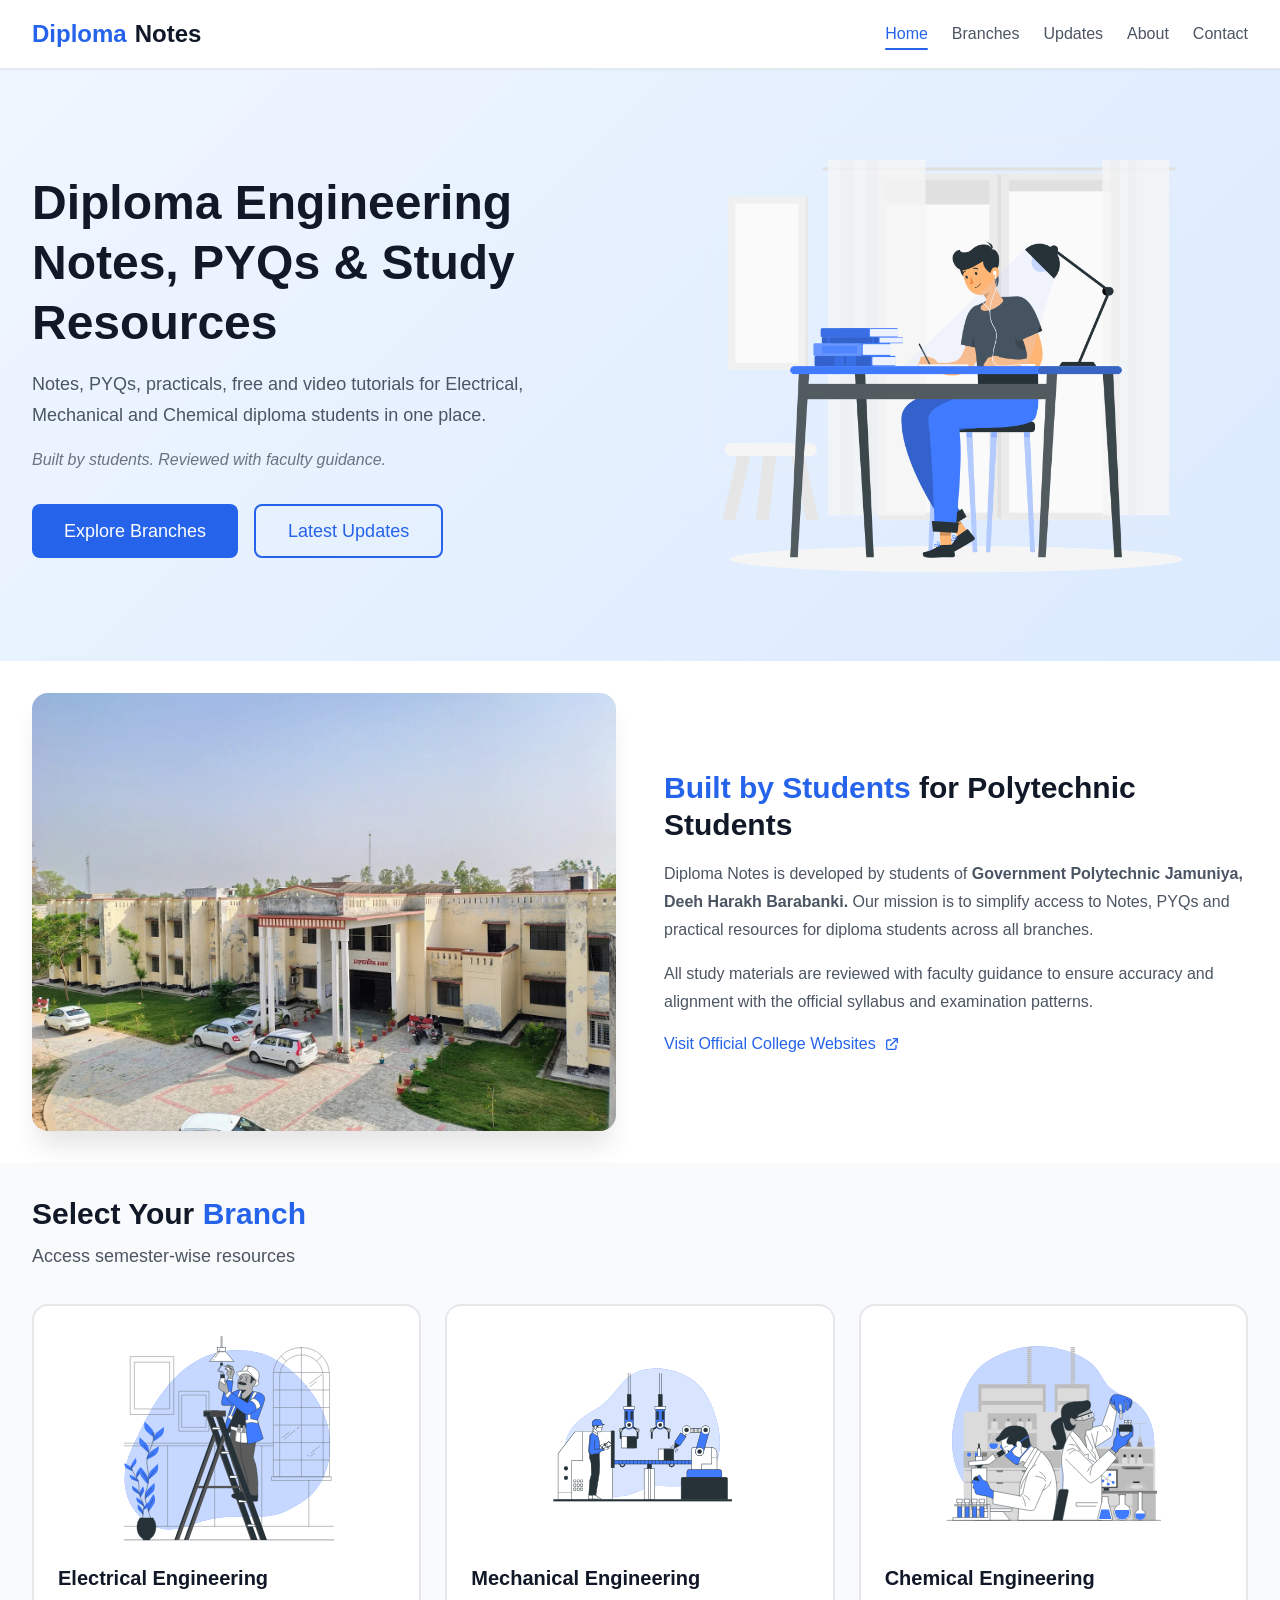
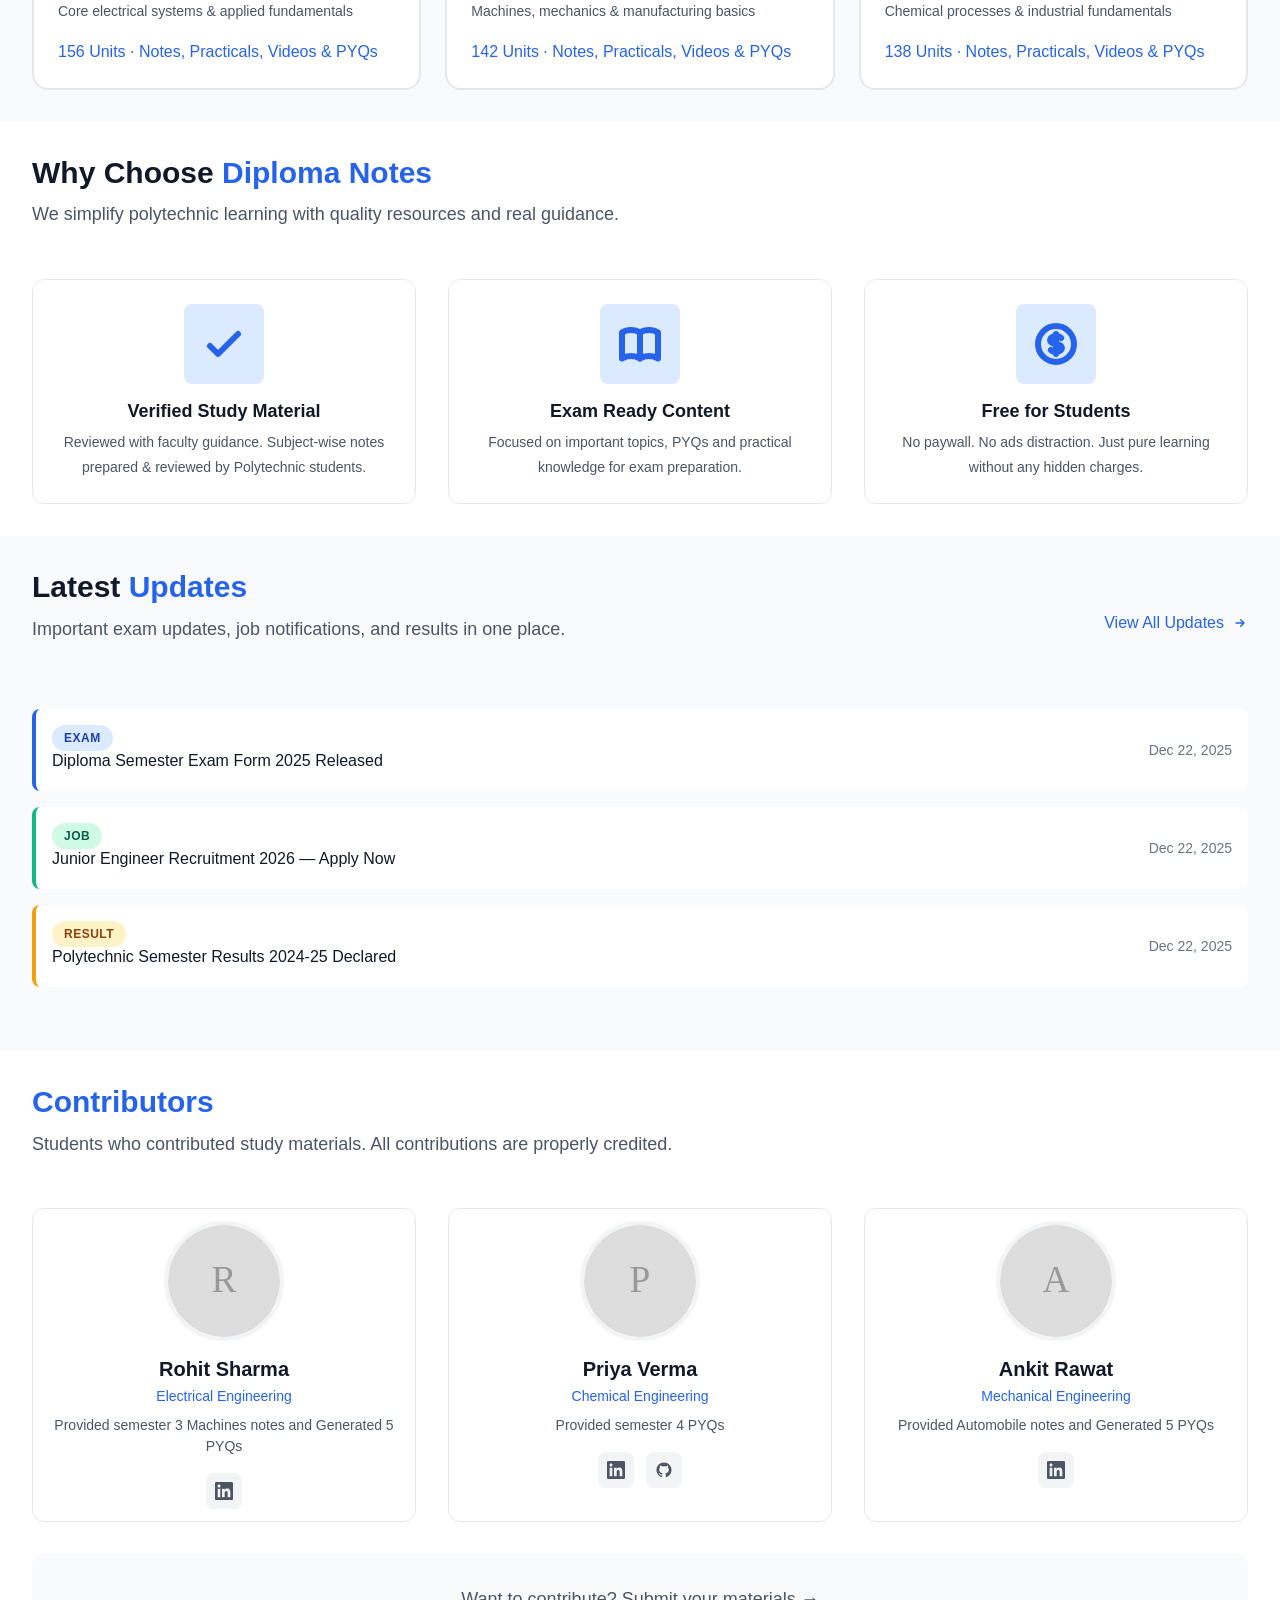
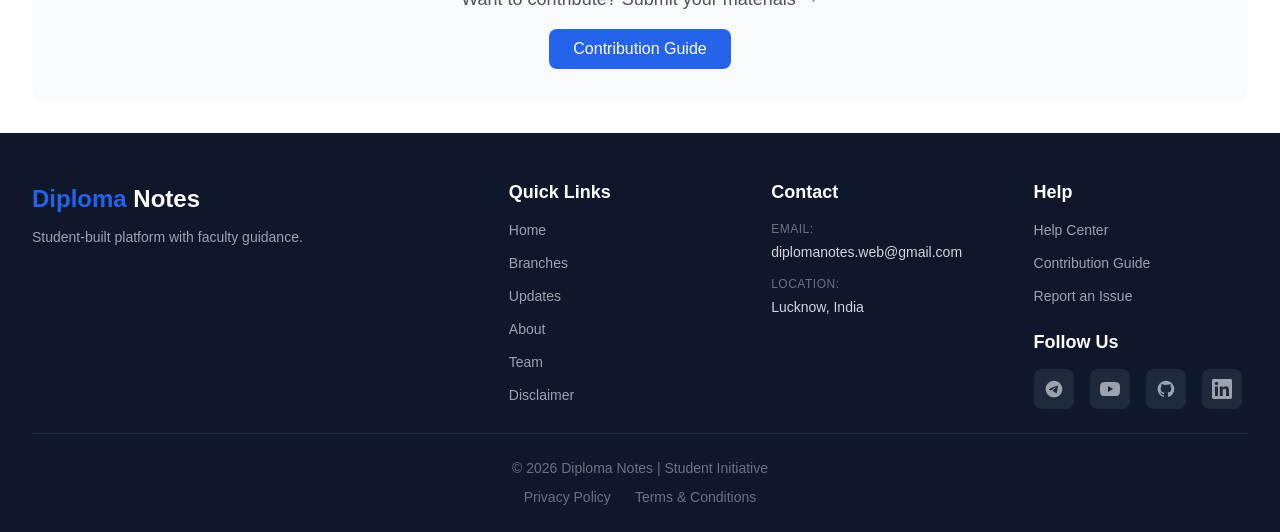
==== commit 5ccdb915: "maximum final emails and number remove" ====
--- a/index.html
+++ b/index.html
@@ -75,7 +75,7 @@
         
         <!-- Hero Image -->
         <div class="hero-image">
-          <img src="assets/images/hero/studying-rafiki.png" alt="Student studying illustration" loading="eager">
+          <img src="assets/images/hero/Studying-rafiki.png" alt="Student studying illustration" loading="eager">
         </div>
       </div>
     </div>
@@ -226,7 +226,7 @@
       <!-- CTA -->
       <div class="contributors-cta">
         <p>Want to contribute? Submit your materials →</p>
-        <a href="about.html#contribute" class="btn btn-primary">Contribution Guide</a>
+        <a href="contributors.html" class="btn btn-primary">Contribution Guide</a>
       </div>
     </div>
   </section>
@@ -254,7 +254,7 @@
             <a href="#updates" class="footer-link">Updates</a>
             <a href="about.html" class="footer-link">About</a>
             <a href="team.html" class="footer-link">Team</a>
-            <a href="about.html#disclaimer" class="footer-link">Disclaimer</a>
+            <a href="disclaimer.html" class="footer-link">Disclaimer</a>
           </div>
         </div>
         
@@ -263,12 +263,12 @@
           <h3 class="footer-section-title">Contact</h3>
           <div class="footer-contact-item">
             <span class="footer-contact-label">Email:</span>
-            <span class="footer-contact-value">support@smartboy638153@gmail.com</span>
-          </div>
-          <div class="footer-contact-item">
+            <span class="footer-contact-value">diplomanotes.web@gmail.com</span>
+          </div>
+          <!-- <div class="footer-contact-item">
             <span class="footer-contact-label">Phone:</span>
             <span class="footer-contact-value">+91 6388205387</span>
-          </div>
+          </div> -->
           <div class="footer-contact-item">
             <span class="footer-contact-label">Location:</span>
             <span class="footer-contact-value">Lucknow, India</span>
@@ -281,7 +281,7 @@
           <div class="footer-links">
             <a href="help.html" class="footer-link">Help Center</a>
             <a href="contributors.html" class="footer-link">Contribution Guide</a>
-            <a href="about.html#report" class="footer-link">Report an Issue</a>
+            <a href="report.html" class="footer-link">Report an Issue</a>
           </div>
           
           <!-- Social Links -->
@@ -314,11 +314,11 @@
       <!-- Footer Bottom -->
       <div class="footer-bottom">
         <p class="footer-copyright">
-          © 2026 Diploma Notes. All Rights Reserved.
+          © 2026 Diploma Notes | Student Initiative
         </p>
         <div class="footer-legal-links">
-          <a href="about.html#privacy" class="footer-legal-link">Privacy Policy</a>
-          <a href="about.html#terms" class="footer-legal-link">Terms & Conditions</a>
+          <a href="disclaimer.html#privacy" class="footer-legal-link">Privacy Policy</a>
+          <a href="disclaimer.html#terms" class="footer-legal-link">Terms & Conditions</a>
         </div>
       </div>
     </div>
--- a/css/_base.css
+++ b/css/_base.css
@@ -75,9 +75,15 @@
   transition: color var(--transition-fast);
 }
 
-a:hover {
+/* a:hover {
+<<<<<<< HEAD
   color: var(--color-primary-dark);
-}
+  
+=======
+  background-color: var(--color-primary-dark);
+
+>>>>>>> fix-work
+} */
 
 /* ===== STRONG & EMPHASIS ===== */
 strong, b {
--- a/css/_layout.css
+++ b/css/_layout.css
@@ -32,7 +32,7 @@
 }
 
 .navbar-logo {
-  font-size: var(--text-xl);
+  font-size: var(--text-2xl);
   font-weight: var(--font-bold);
   color: var(--color-gray-900);
   text-decoration: none;
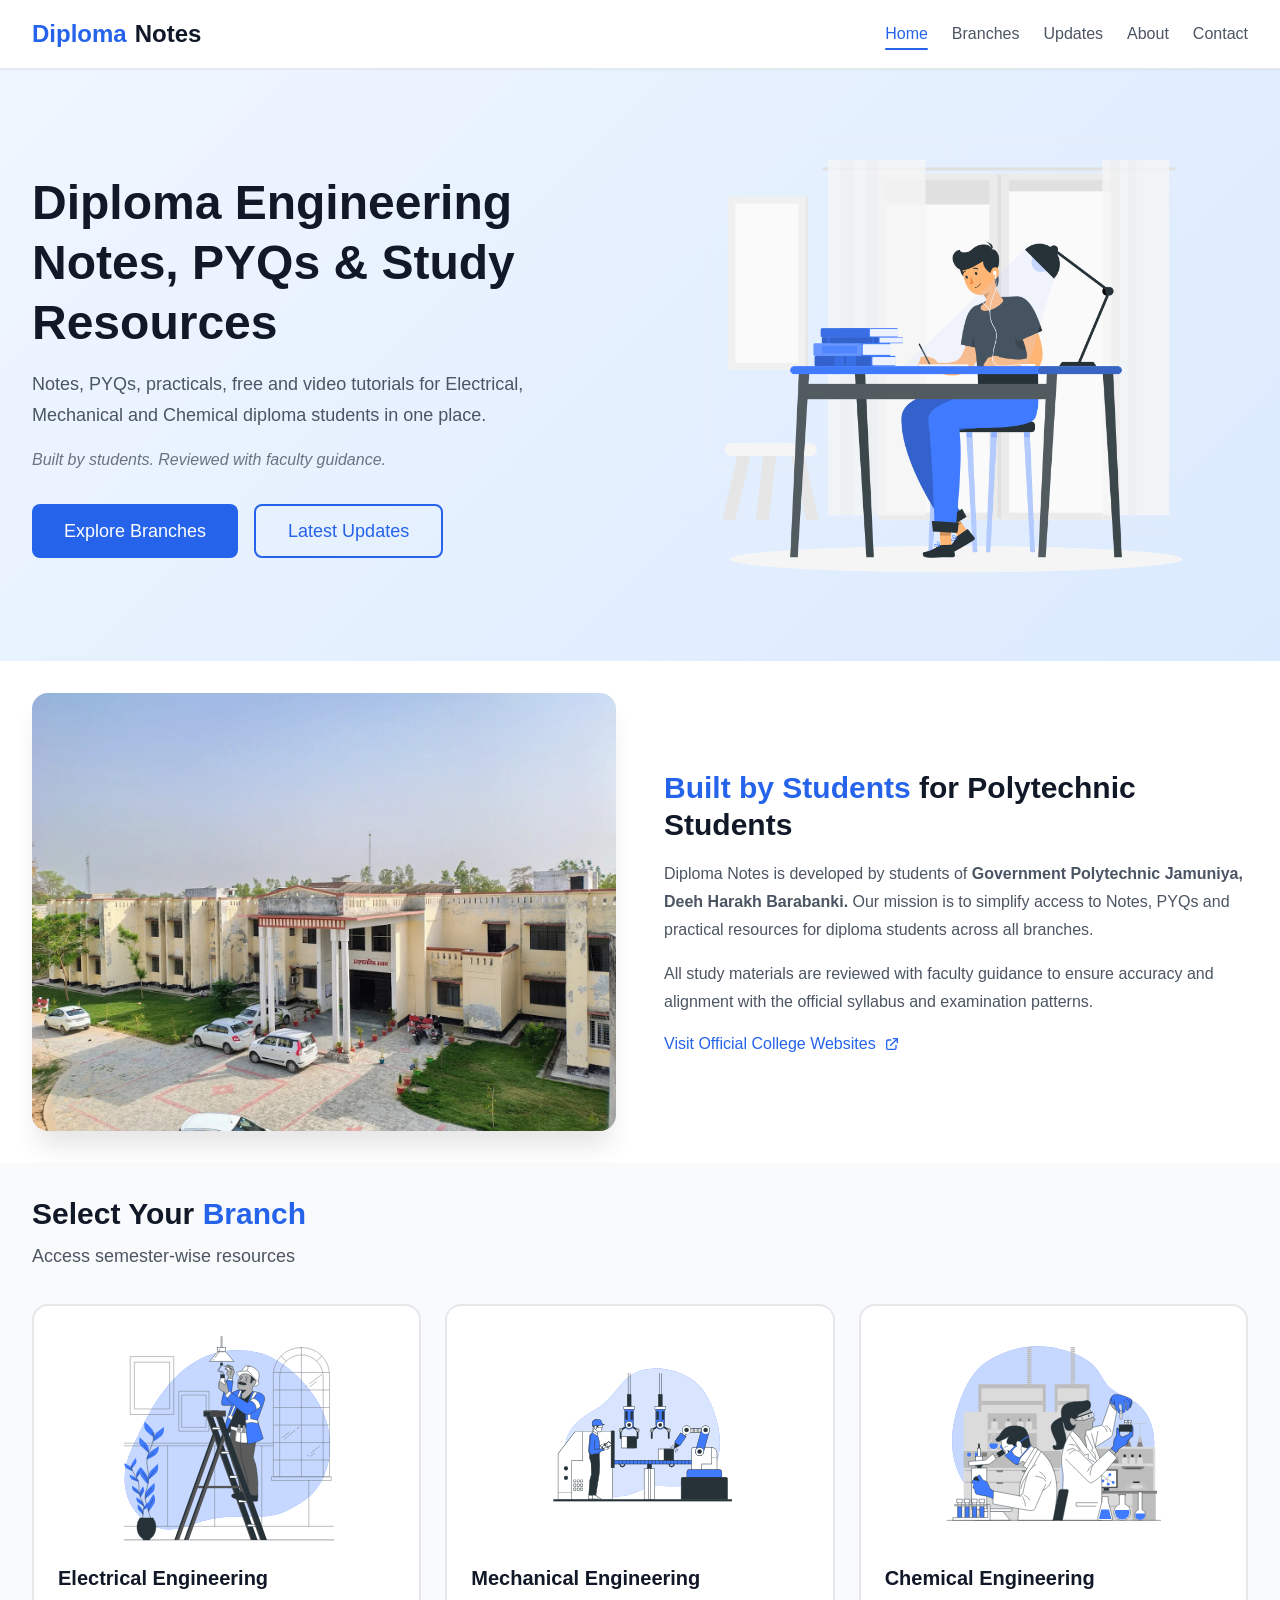
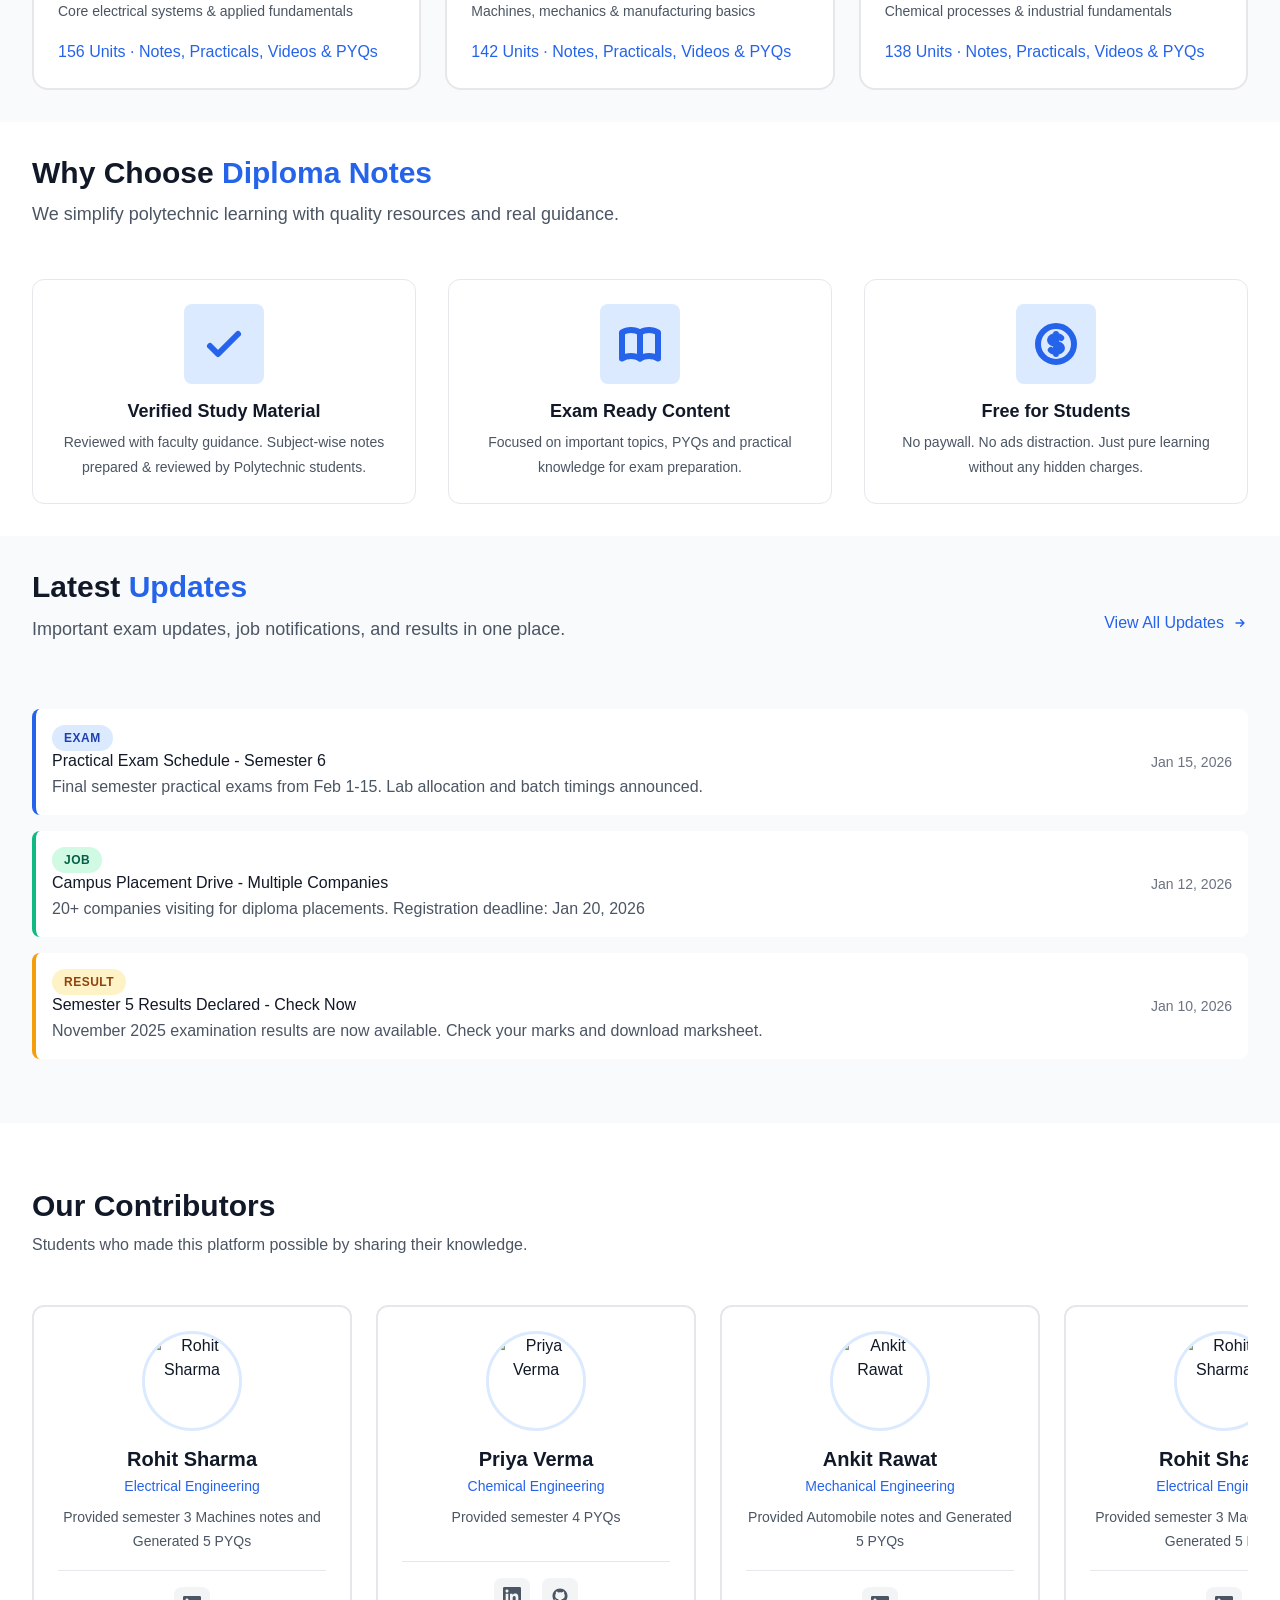
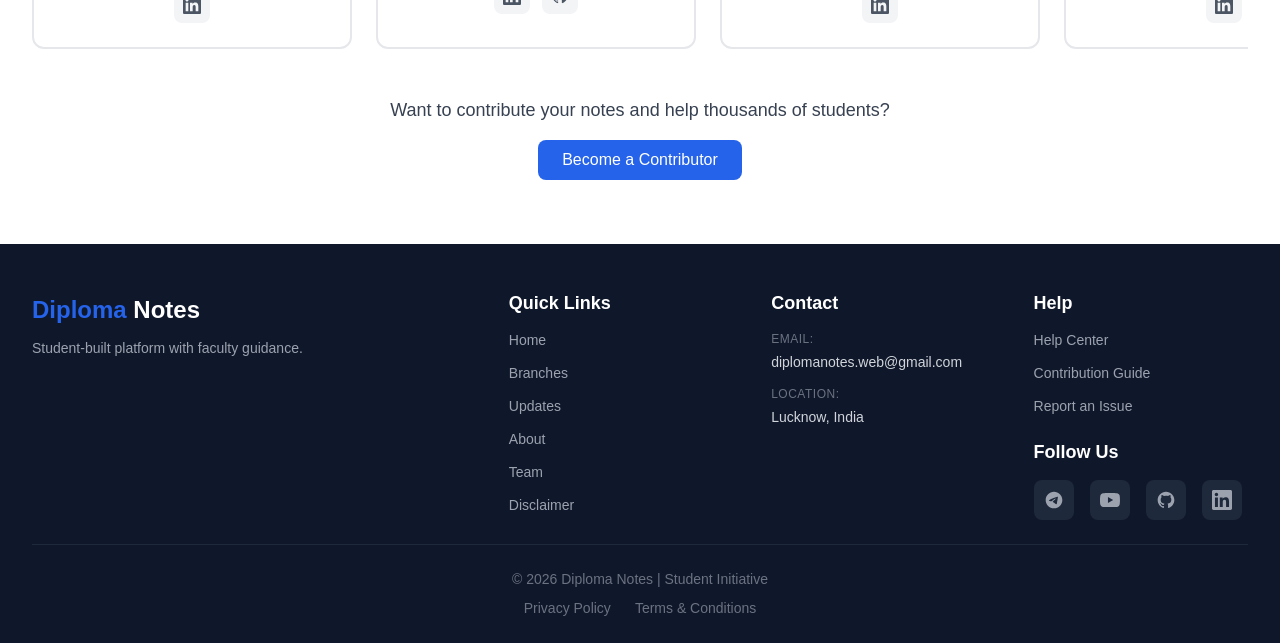
==== commit 71be5716: "add donate section" ====
--- a/index.html
+++ b/index.html
@@ -1,6 +1,15 @@
 <!DOCTYPE html>
 <html lang="en">
 <head>
+  <!-- Google tag (gtag.js) -->
+<script async src="https://www.googletagmanager.com/gtag/js?id=G-FQKY7L3HE6"></script>
+<script>
+  window.dataLayer = window.dataLayer || [];
+  function gtag(){dataLayer.push(arguments);}
+  gtag('js', new Date());
+
+  gtag('config', 'G-FQKY7L3HE6');
+</script>
   <meta charset="UTF-8">
   <meta name="viewport" content="width=device-width, initial-scale=1.0">
   <meta name="description" content="Diploma Notes - Engineering notes, PYQs & study resources built by students for polytechnic students">
@@ -211,26 +220,47 @@
   </section>
   
   <!-- ===== CONTRIBUTORS SECTION ===== -->
-  <section class="contributors-section" id="contributors">
-    <div class="container">
-      <div class="section-header">
-        <h2 class="section-title"><span>Contributors</span></h2>
-        <p class="section-subtitle">Students who contributed study materials. All contributions are properly credited.</p>
-      </div>
-      
-      <!-- Contributors Grid (Dynamic) -->
-      <div class="contributors-grid" id="contributorsGrid">
-        <!-- Contributors will be loaded dynamically -->
-      </div>
-      
-      <!-- CTA -->
-      <div class="contributors-cta">
-        <p>Want to contribute? Submit your materials →</p>
-        <a href="contributors.html" class="btn btn-primary">Contribution Guide</a>
-      </div>
-    </div>
-  </section>
-  
+ <!-- Contributors Section -->
+<section class="contributors-section" id="contributors">
+  <div class="container">
+    <div class="section-header">
+      <h2 class="section-title">Our Contributors</h2>
+      <p class="section-description">
+        Students who made this platform possible by sharing their knowledge.
+      </p>
+    </div>
+    
+    <!-- Marquee Wrapper -->
+    <div class="contributors-wrapper">
+      <div class="contributors-marquee" id="contributorsMarquee">
+        <!-- Cards will be loaded here by JavaScript -->
+        <!-- Cards will be duplicated for seamless scrolling -->
+      </div>
+    </div>
+    
+    <div class="contributors-cta">
+      <p>Want to contribute your notes and help thousands of students?</p>
+      <a href="contributors.html" class="btn btn-primary">Become a Contributor</a>
+    </div>
+  </div>
+</section>
+  <!-- Support Section (Add before footer) -->
+<!-- <section class="support-banner">
+  <div class="container">
+    <div class="support-banner-content">
+      <div class="support-banner-text">
+        <h2>💝 Support Diploma Notes</h2>
+        <p>
+          Help us keep education free and accessible. Every contribution helps 
+          maintain servers, add new features, and create more study materials.
+        </p>
+      </div>
+      <a href="donate.html" class="btn btn-primary btn-lg">
+        ❤️ Support Us
+      </a>
+    </div>
+  </div>
+</section> -->
   <!-- ===== FOOTER ===== -->
   <footer class="footer">
     <div class="container">
@@ -325,14 +355,17 @@
   </footer>
   
   <!-- JavaScript Files -->
-  <script src="js/config.js"></script>
-  <script src="js/utils.js"></script>
-  <script src="js/storage.js"></script>
-  <script src="js/components/navbar.js"></script>
-  <script src="js/components/branchCard.js"></script>
-  <script src="js/components/updateCard.js"></script>
-  <script src="js/pages/home.js"></script>
-  <script src="js/main.js"></script>
+<!-- JavaScript Files - EXACT ORDER -->
+<script src="js/config.js"></script>
+<script src="js/utils.js"></script>
+<script src="js/storage.js"></script>
+<script src="js/router.js"></script>
+<script src="js/components/navbar.js"></script>
+<script src="js/components/branchCard.js"></script>
+<script src="js/components/updateCard.js"></script>
+<script src="js/components/recentlyViewed.js"></script>
+<script src="js/pages/home.js"></script>
+<script src="js/main.js"></script>
   
 </body>
 </html>
--- a/css/_components.css
+++ b/css/_components.css
@@ -180,6 +180,7 @@
     opacity: 0;
     transform: translateY(10px);
   }
+
   to {
     opacity: 1;
     transform: translateY(0);
@@ -288,7 +289,7 @@
 .branch-card-image {
   width: 100%;
   height: 220px;
-  object-fit:contain;
+  object-fit: contain;
   border-radius: var(--border-radius-md);
   margin-bottom: var(--space-2);
 }
@@ -357,9 +358,11 @@
 }
 
 .update-card:hover {
-  background-color: var(--color-gray-50);
-  box-shadow: var(--shadow-sm);
-}
+  border-color: var(--color-primary);
+  box-shadow: var(--shadow-lg);
+  transform: translateY(-4px);
+}
+
 
 .update-card-content {
   flex: 1;
--- a/css/home.css
+++ b/css/home.css
@@ -263,59 +263,97 @@
 }
 
 /* ===== CONTRIBUTORS SECTION ===== */
+/* ============================================
+   CONTRIBUTORS SECTION
+   ============================================ */
 
 .contributors-section {
   background-color: var(--color-white);
-  padding: var(--space-8) 0;
-}
-
-.contributors-grid {
-  display: grid;
-  grid-template-columns: 1fr;
-  gap: var(--space-8);
-  margin-top: var(--space-12);
-}
-
-@media (min-width: 640px) {
-  .contributors-grid {
-    grid-template-columns: repeat(2, 1fr);
-  }
-}
-
-@media (min-width: 1024px) {
-  .contributors-grid {
-    grid-template-columns: repeat(3, 1fr);
-  }
-}
-
+  padding: var(--space-16) 0;
+}
+
+/* Contributors Wrapper - For Marquee */
+.contributors-wrapper {
+  overflow: hidden;
+  position: relative;
+  padding: var(--space-4) 0;
+  margin-bottom: var(--space-8);
+}
+
+.contributors-marquee {
+  display: flex;
+  gap: var(--space-6);
+  animation: marqueeScroll 30s linear infinite;
+}
+
+.contributors-marquee:hover {
+  animation-play-state: paused;
+}
+
+@keyframes marqueeScroll {
+  0% {
+    transform: translateX(0);
+  }
+  100% {
+    transform: translateX(-50%);
+  }
+}
+
+/* Contributor Card - FIXED WIDTH */
 .contributor-card {
+  width: 320px;                /* ← Fixed width */
+  min-width: 320px;            /* ← Minimum width */
+  max-width: 320px;            /* ← Maximum width */
+  flex-shrink: 0;
   background-color: var(--color-white);
-  border: 1px solid var(--color-gray-200);
+  border: 2px solid var(--color-gray-200);
   border-radius: var(--border-radius-lg);
-  padding: var(--space-3);
+  padding: var(--space-6);
+  transition: all var(--transition-base);
+  display: flex;
+  flex-direction: column;
+  align-items: center;
   text-align: center;
-  transition: all var(--transition-base);
 }
 
 .contributor-card:hover {
+  border-color: var(--color-primary);
   box-shadow: var(--shadow-lg);
   transform: translateY(-4px);
 }
 
+/* Contributor Avatar - FIXED SIZE */
 .contributor-avatar {
-  width: 120px;
-  height: 120px;
+  width: 100px;                 /* ← Fixed width */
+  height: 100px;                /* ← Fixed height */
+  flex-shrink: 0;              /* ← Don't shrink */
   border-radius: 50%;
-  margin: 0 auto var(--space-4);
+  overflow: hidden;
+  margin-bottom: var(--space-4);
+  border: 3px solid var(--color-primary-lighter);
+}
+
+.contributor-avatar img {
+  width: 100%;
+  height: 100%;
   object-fit: cover;
-  border: 4px solid var(--color-gray-100);
+}
+
+/* Contributor Info - FULL WIDTH */
+.contributor-info {
+  width: 100%;
+  display: flex;
+  flex-direction: column;
 }
 
 .contributor-name {
   font-size: var(--text-xl);
-  font-weight: var(--font-semibold);
+  font-weight: var(--font-bold);
   color: var(--color-gray-900);
   margin-bottom: var(--space-1);
+  white-space: nowrap;         /* ← Single line */
+  overflow: hidden;            /* ← Hide overflow */
+  text-overflow: ellipsis;     /* ← Show ... if too long */
 }
 
 .contributor-branch {
@@ -323,23 +361,39 @@
   color: var(--color-primary);
   font-weight: var(--font-medium);
   margin-bottom: var(--space-2);
+  white-space: nowrap;
+  overflow: hidden;
+  text-overflow: ellipsis;
 }
 
 .contributor-contribution {
   font-size: var(--text-sm);
   color: var(--color-gray-600);
-  margin-bottom: var(--space-4);
-}
-
-.contributor-socials {
-  display: flex;
+  line-height: var(--leading-relaxed);
+  margin-bottom: var(--space-4);
+  min-height: 40px;            /* ← Minimum height for 2 lines */
+  display: -webkit-box;
+  -webkit-line-clamp: 2;       /* ← Max 2 lines */
+  -webkit-box-orient: vertical;
+  overflow: hidden;
+}
+
+/* Contributor Social Links - FIXED HORIZONTAL LAYOUT */
+.contributor-social {
+  display: flex;
+  gap: var(--space-3);
   justify-content: center;
-  gap: var(--space-3);
+  align-items: center;
+  padding-top: var(--space-4);
+  border-top: 1px solid var(--color-gray-200);
+  width: 100%;
+  min-height: 52px;            /* ← Fixed height area */
 }
 
 .contributor-social-link {
-  width: 36px;
-  height: 36px;
+  width: 36px;                 /* ← Fixed width */
+  height: 36px;                /* ← Fixed height */
+  flex-shrink: 0;              /* ← Don't shrink */
   display: flex;
   align-items: center;
   justify-content: center;
@@ -354,46 +408,104 @@
   background-color: var(--color-primary);
   color: var(--color-white);
   transform: translateY(-2px);
+  box-shadow: var(--shadow-sm);
 }
 
 .contributor-social-link svg {
-  width: 18px;
-  height: 18px;
-}
-
+  width: 18px;                 /* ← Fixed icon size */
+  height: 18px;                /* ← Fixed icon size */
+  flex-shrink: 0;
+}
+
+/* Contributors CTA */
 .contributors-cta {
+  text-align: center;
   margin-top: var(--space-8);
-  text-align: center;
-  padding: var(--space-8);
-  background-color: var(--color-gray-50);
-  border-radius: var(--border-radius-lg);
 }
 
 .contributors-cta p {
   font-size: var(--text-lg);
-  color: var(--color-gray-600);
-  margin-bottom: var(--space-4);
-}
-
-/* Mobile Responsive Adjustments */
+  color: var(--color-gray-700);
+  margin-bottom: var(--space-4);
+}
+
+/* Mobile Responsive */
 @media (max-width: 767px) {
-  /* .hero {
-    padding: var(--space-12) 0;
-  }
-   */
-  .hero-title {
-    font-size: var(--text-3xl);
-  }
-  
-  .hero-description {
-    font-size: var(--text-base);
-  }
-  
-  .hero-actions {
+  .contributor-card {
+    width: 280px;              /* ← Smaller fixed width on mobile */
+    min-width: 280px;
+    max-width: 280px;
+  }
+  
+  .contributors-marquee {
+    animation: marqueeScroll 20s linear infinite;
+  }
+  
+  .contributor-avatar {
+    width: 70px;
+    height: 70px;
+  }
+  
+  .contributor-name {
+    font-size: var(--text-lg);
+  }
+  
+  .contributor-social-link {
+    width: 32px;
+    height: 32px;
+  }
+  
+  .contributor-social-link svg {
+    width: 16px;
+    height: 16px;
+  }
+}
+
+/* Support Banner */
+.support-banner {
+  background: linear-gradient(135deg, #FEF3C7 0%, #FDE68A 100%);
+  padding: var(--space-12) 0;
+  margin-top: var(--space-16);
+}
+
+.support-banner-content {
+  display: flex;
+  align-items: center;
+  justify-content: space-between;
+  gap: var(--space-8);
+  flex-wrap: wrap;
+}
+
+.support-banner-text {
+  flex: 1;
+  min-width: 300px;
+}
+
+.support-banner-text h2 {
+  font-size: var(--text-3xl);
+  font-weight: var(--font-bold);
+  color: var(--color-gray-900);
+  margin-bottom: var(--space-3);
+}
+
+.support-banner-text p {
+  font-size: var(--text-lg);
+  color: var(--color-gray-700);
+  line-height: var(--leading-relaxed);
+  margin: 0;
+}
+
+@media (max-width: 767px) {
+  .support-banner-content {
+    text-align: center;
     flex-direction: column;
   }
   
-  .hero-actions .btn {
+  .support-banner-text h2 {
+    font-size: var(--text-2xl);
+  }
+  
+  .btn-lg {
     width: 100%;
   }
 }
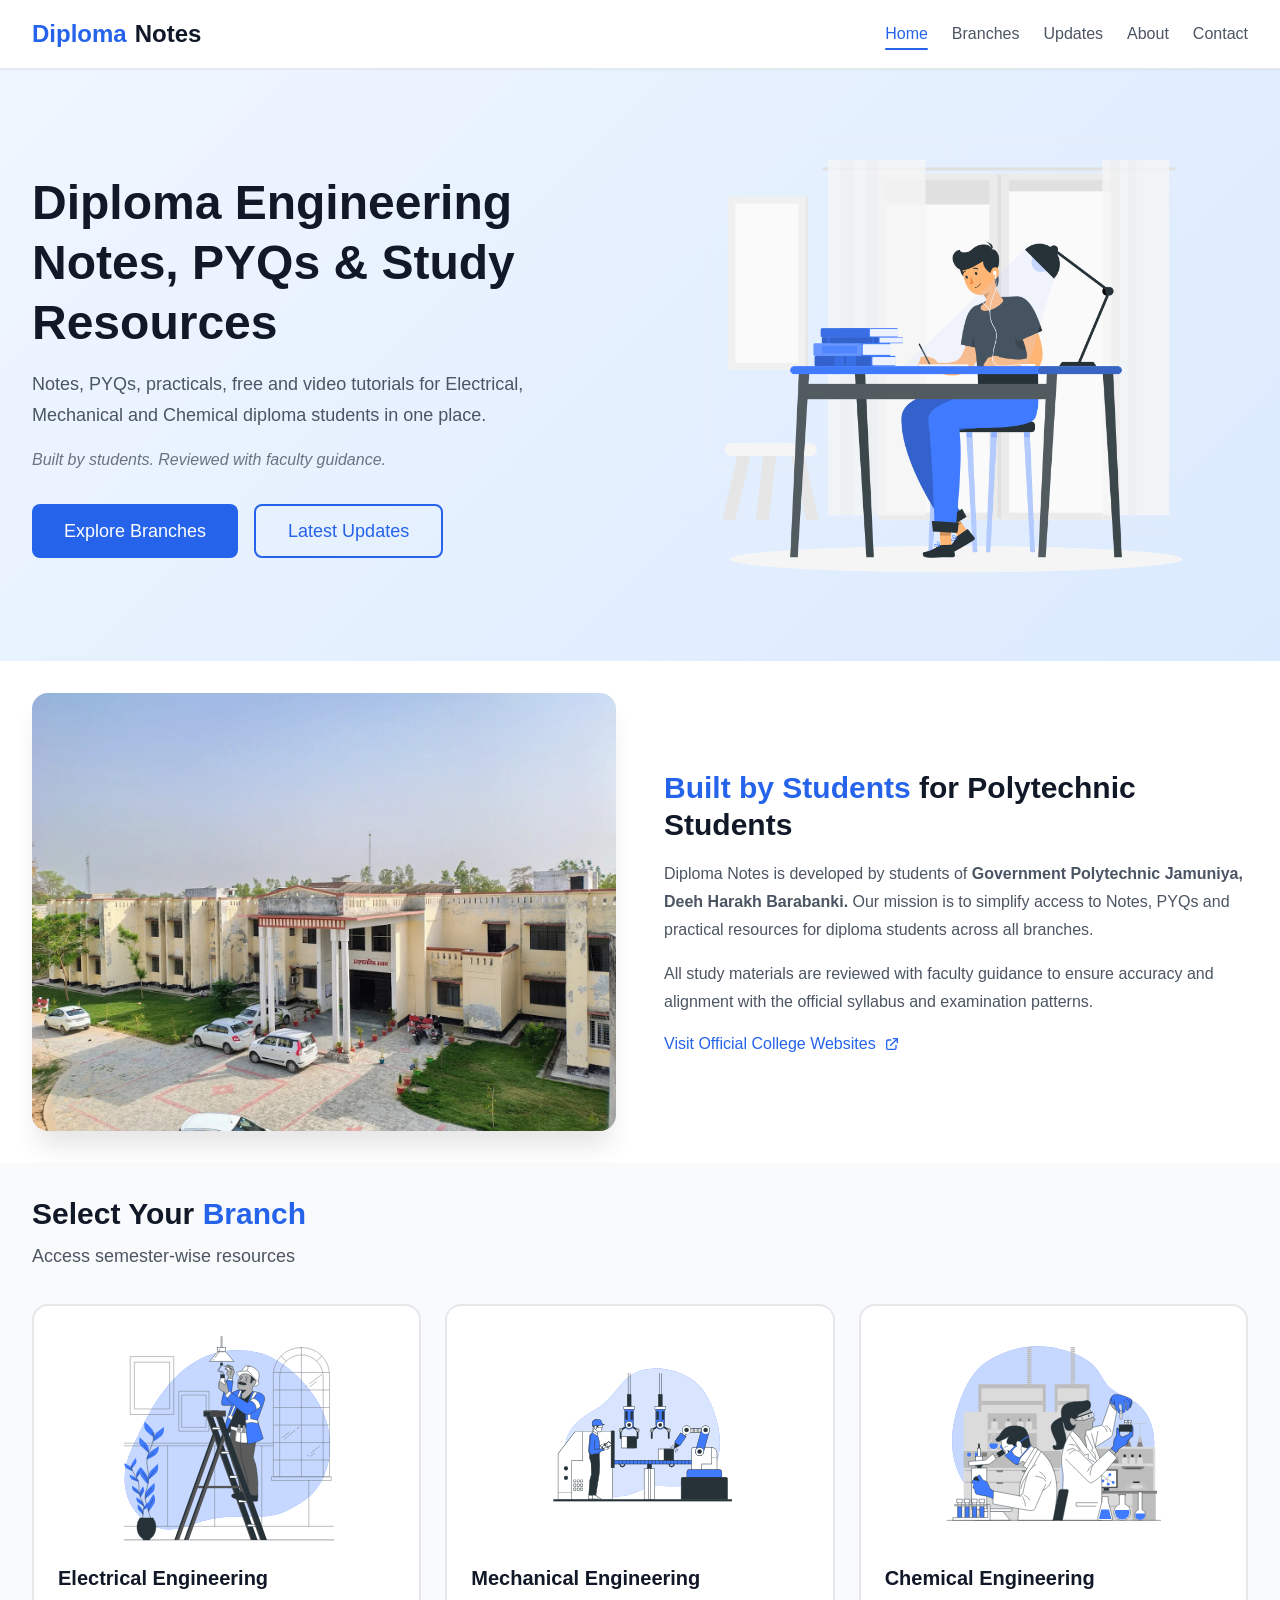
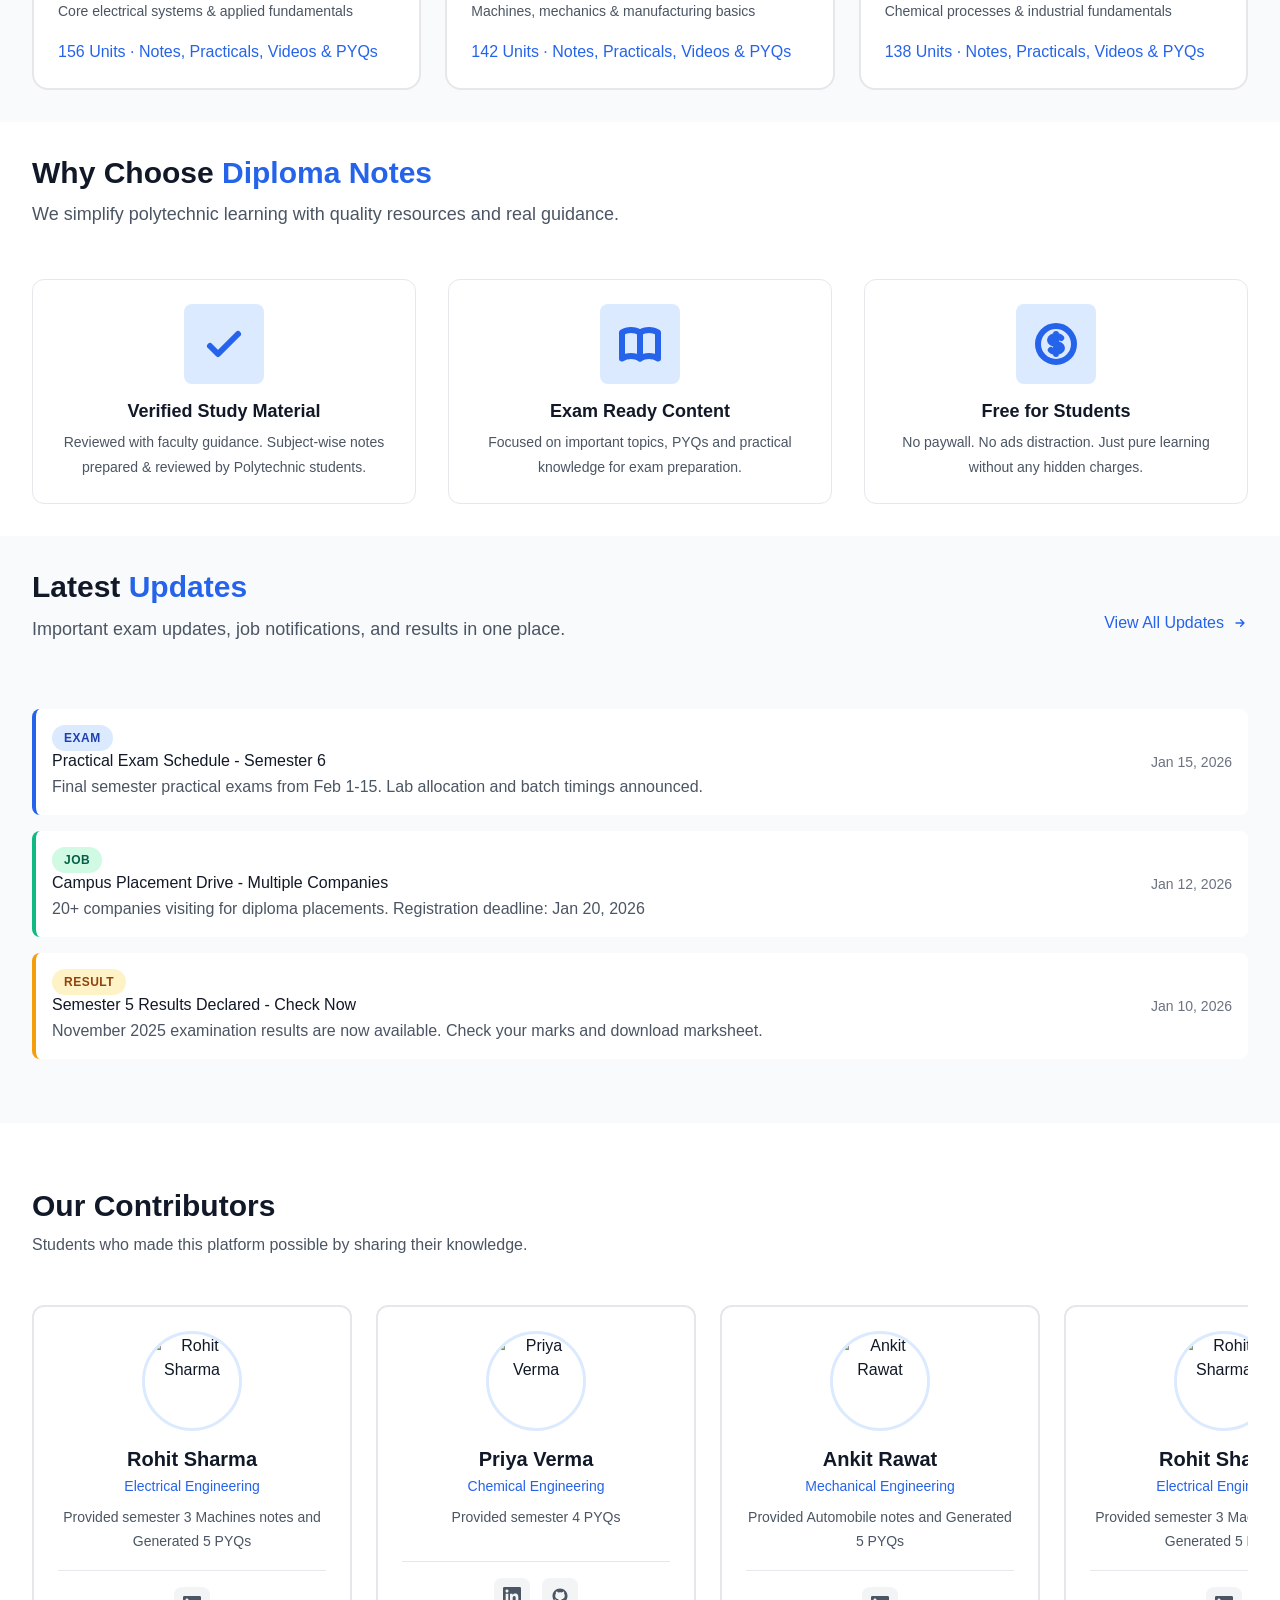
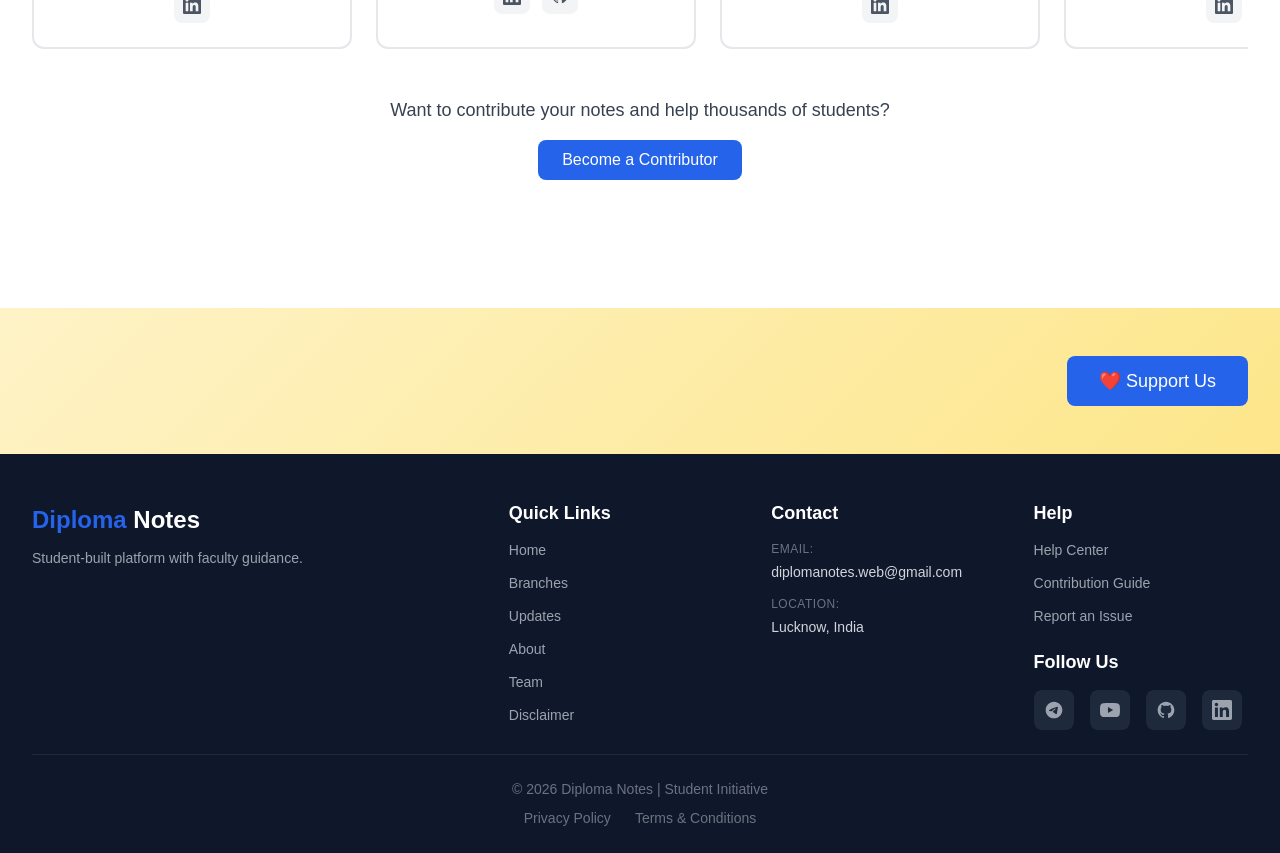
==== commit 508a474d: "donate page" ====
--- a/index.html
+++ b/index.html
@@ -245,22 +245,22 @@
   </div>
 </section>
   <!-- Support Section (Add before footer) -->
-<!-- <section class="support-banner">
+ <section class="support-banner">
   <div class="container">
     <div class="support-banner-content">
       <div class="support-banner-text">
-        <h2>💝 Support Diploma Notes</h2>
+        <!-- <h2>💝 Support Diploma Notes</h2>
         <p>
           Help us keep education free and accessible. Every contribution helps 
           maintain servers, add new features, and create more study materials.
-        </p>
+        </p> -->
       </div>
       <a href="donate.html" class="btn btn-primary btn-lg">
         ❤️ Support Us
       </a>
     </div>
   </div>
-</section> -->
+</section> 
   <!-- ===== FOOTER ===== -->
   <footer class="footer">
     <div class="container">
--- a/css/home.css
+++ b/css/home.css
@@ -474,6 +474,7 @@
   justify-content: space-between;
   gap: var(--space-8);
   flex-wrap: wrap;
+  
 }
 
 .support-banner-text {
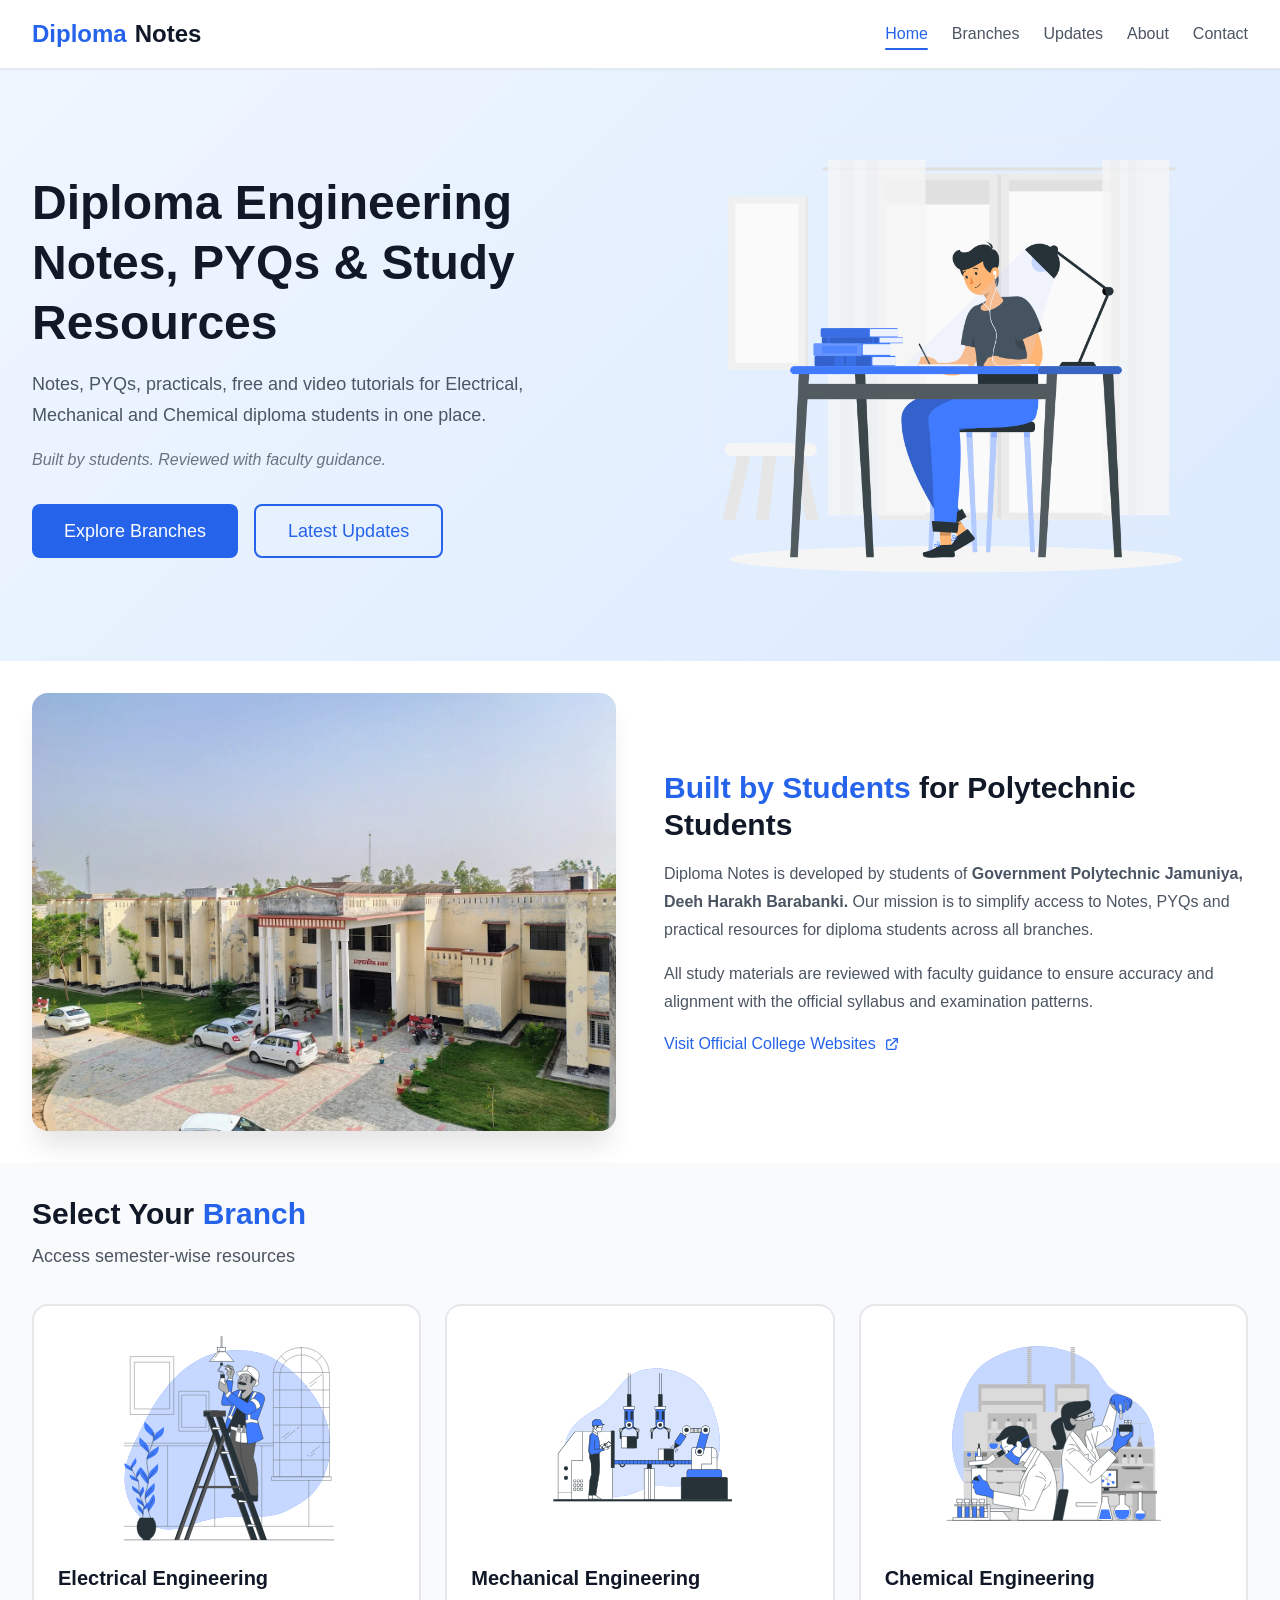
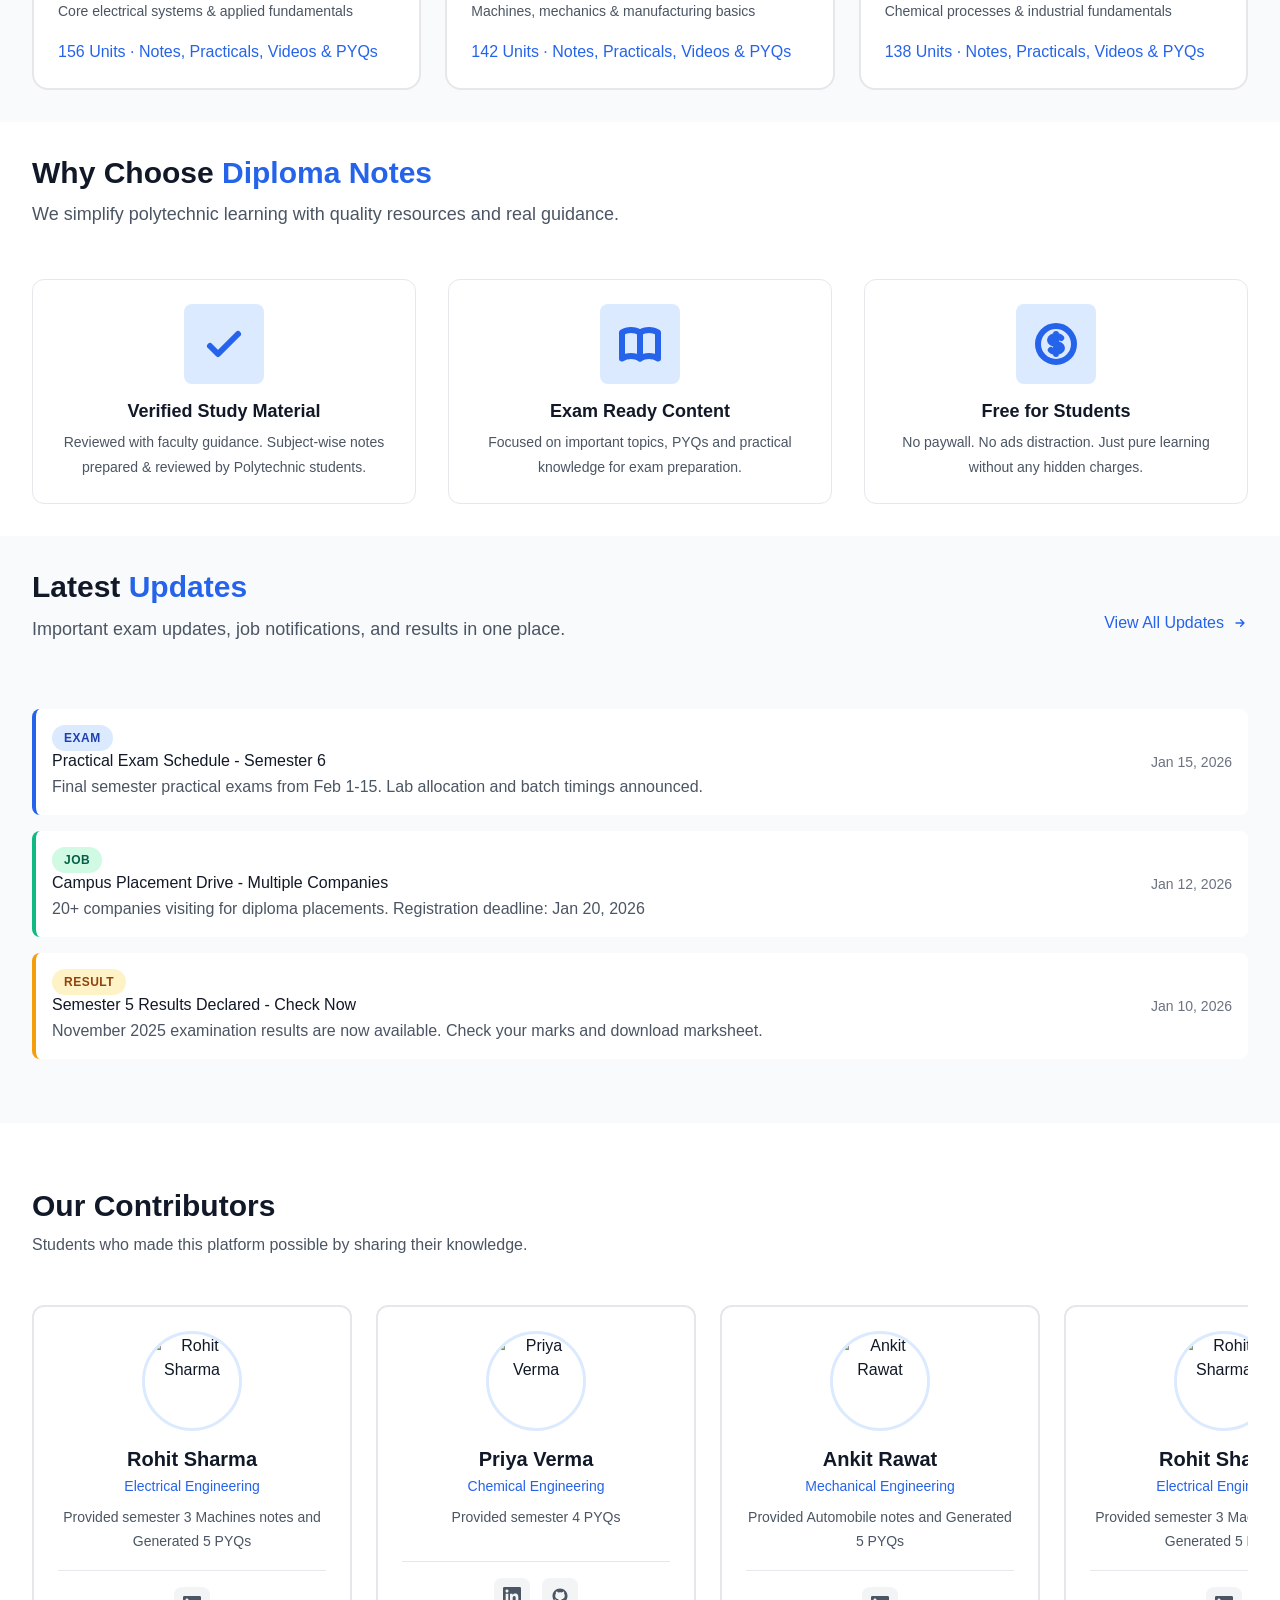
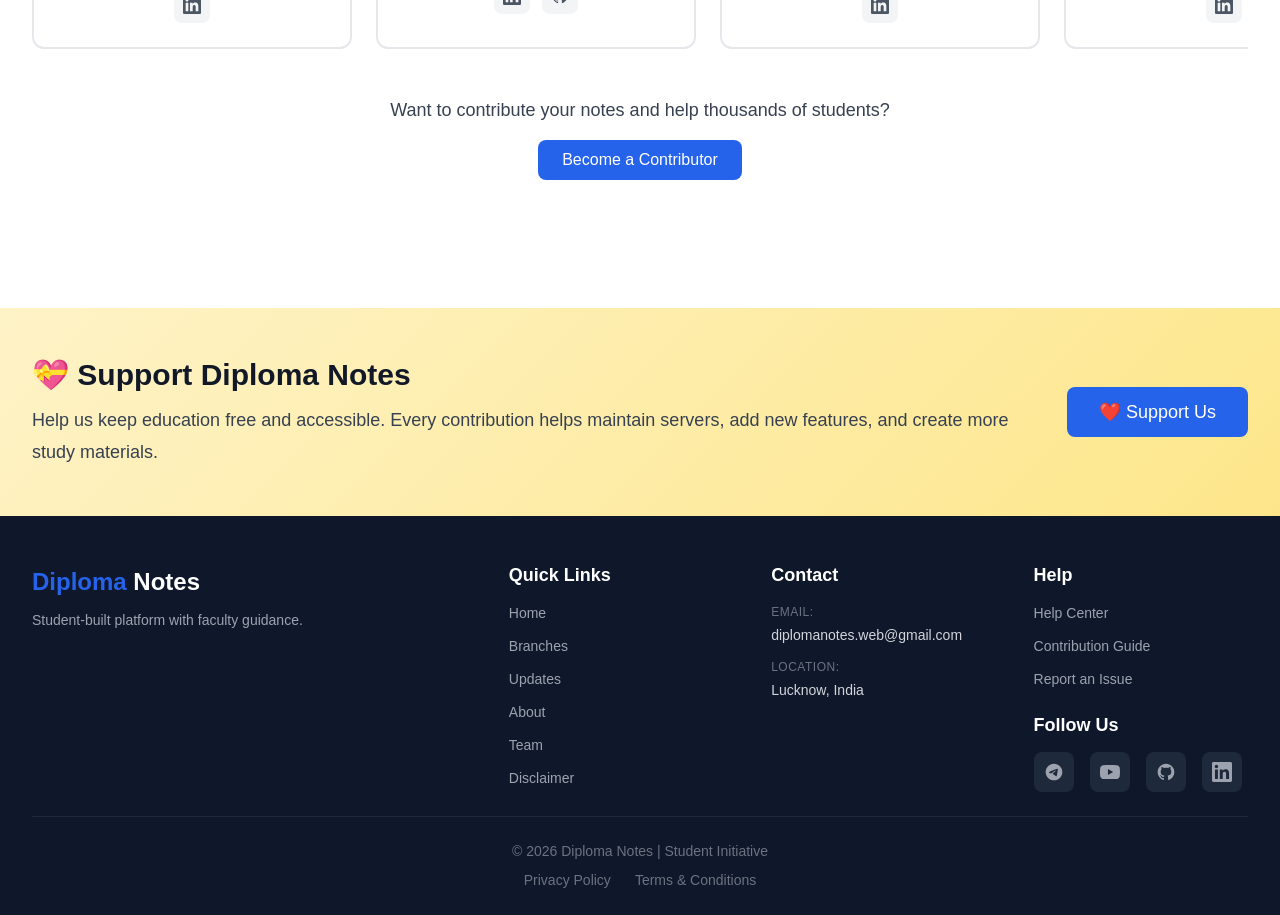
==== commit f15a8e00: "donate page index page section added" ====
--- a/index.html
+++ b/index.html
@@ -249,11 +249,11 @@
   <div class="container">
     <div class="support-banner-content">
       <div class="support-banner-text">
-        <!-- <h2>💝 Support Diploma Notes</h2>
+        <h2>💝 Support Diploma Notes</h2>
         <p>
           Help us keep education free and accessible. Every contribution helps 
           maintain servers, add new features, and create more study materials.
-        </p> -->
+        </p>
       </div>
       <a href="donate.html" class="btn btn-primary btn-lg">
         ❤️ Support Us
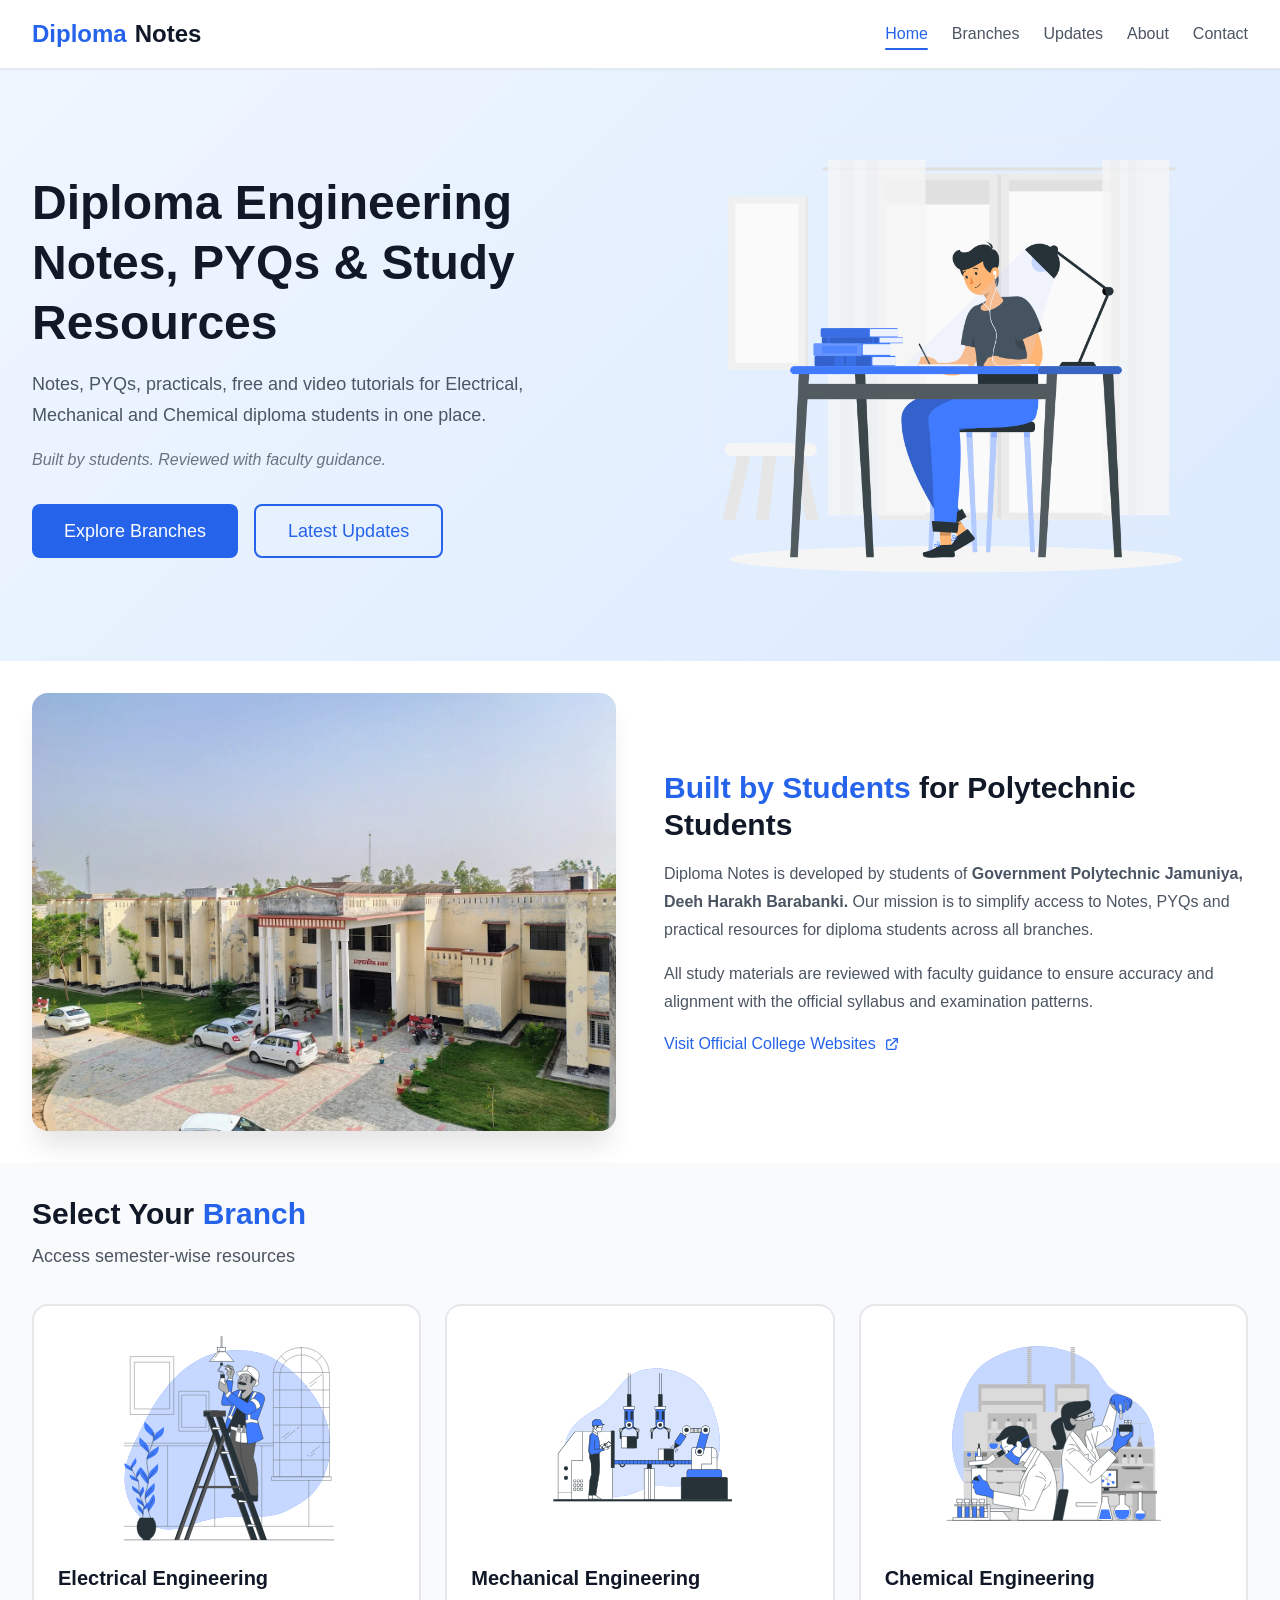
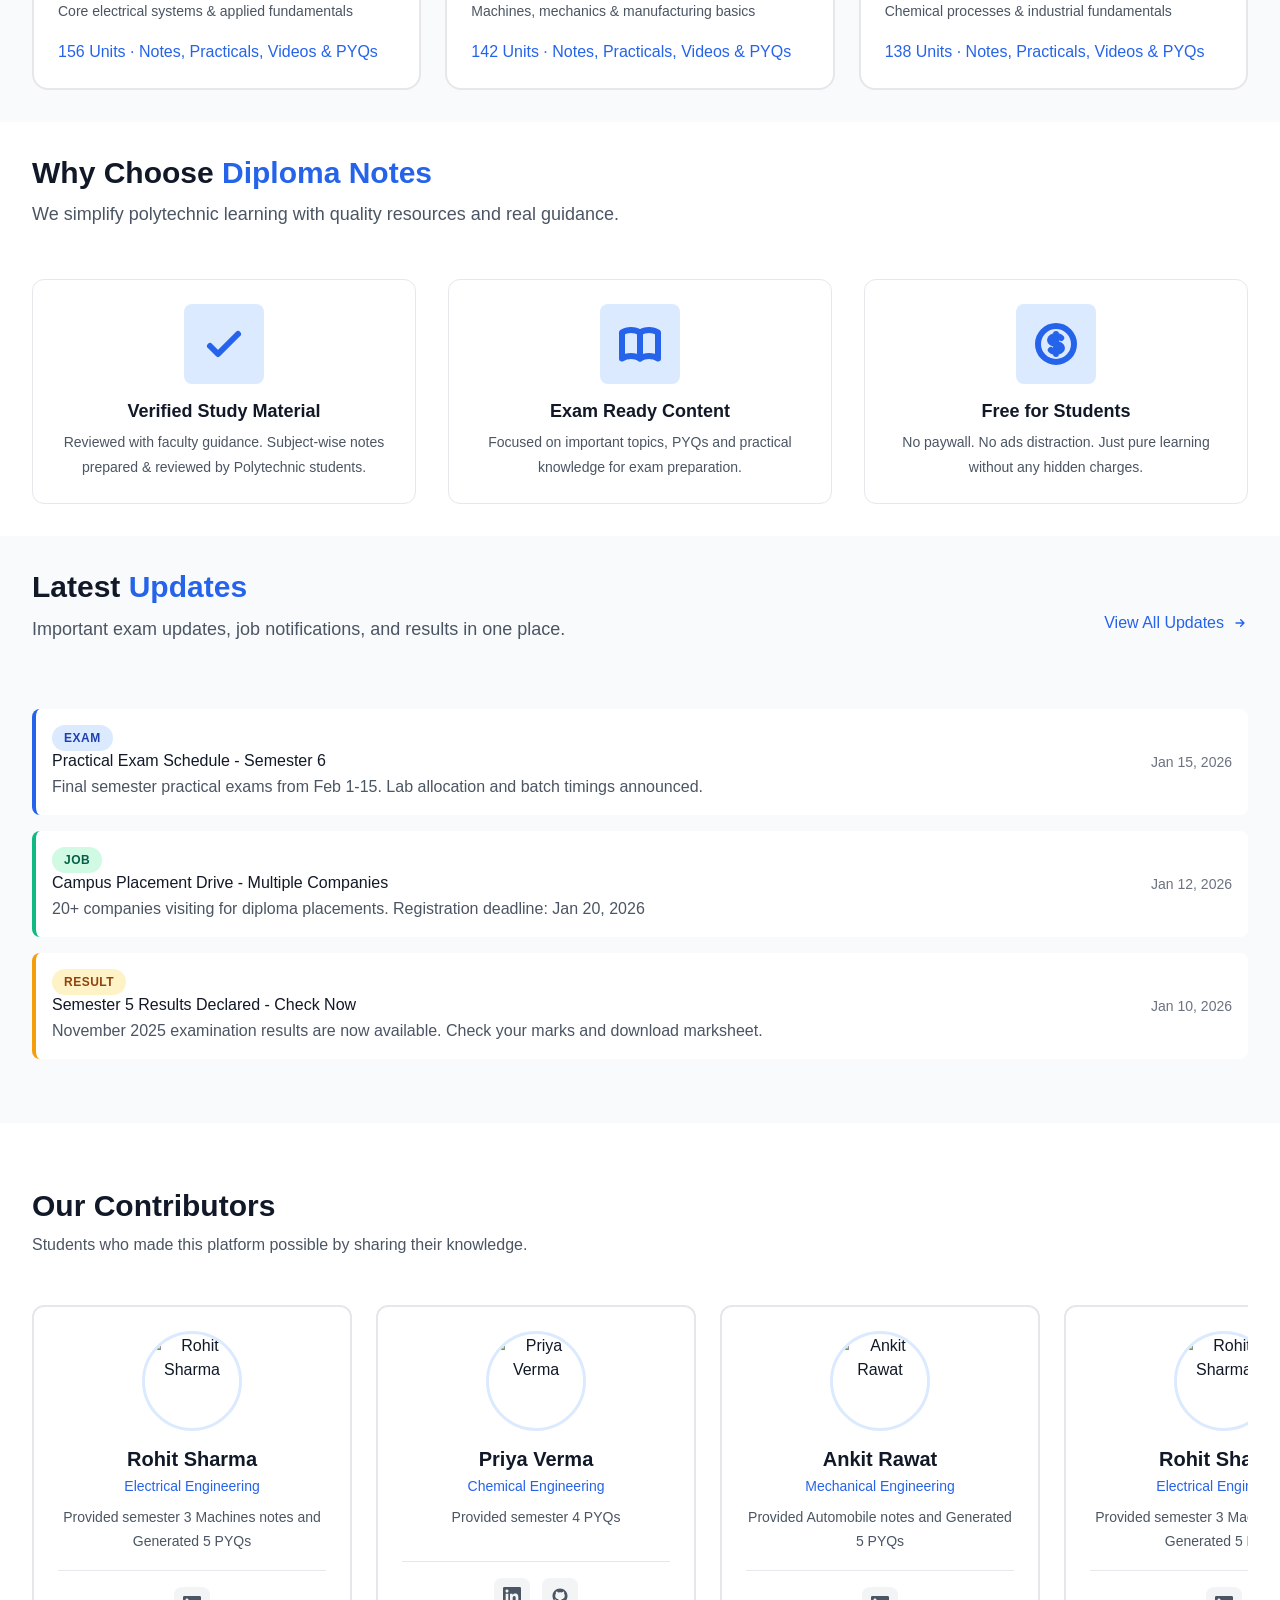
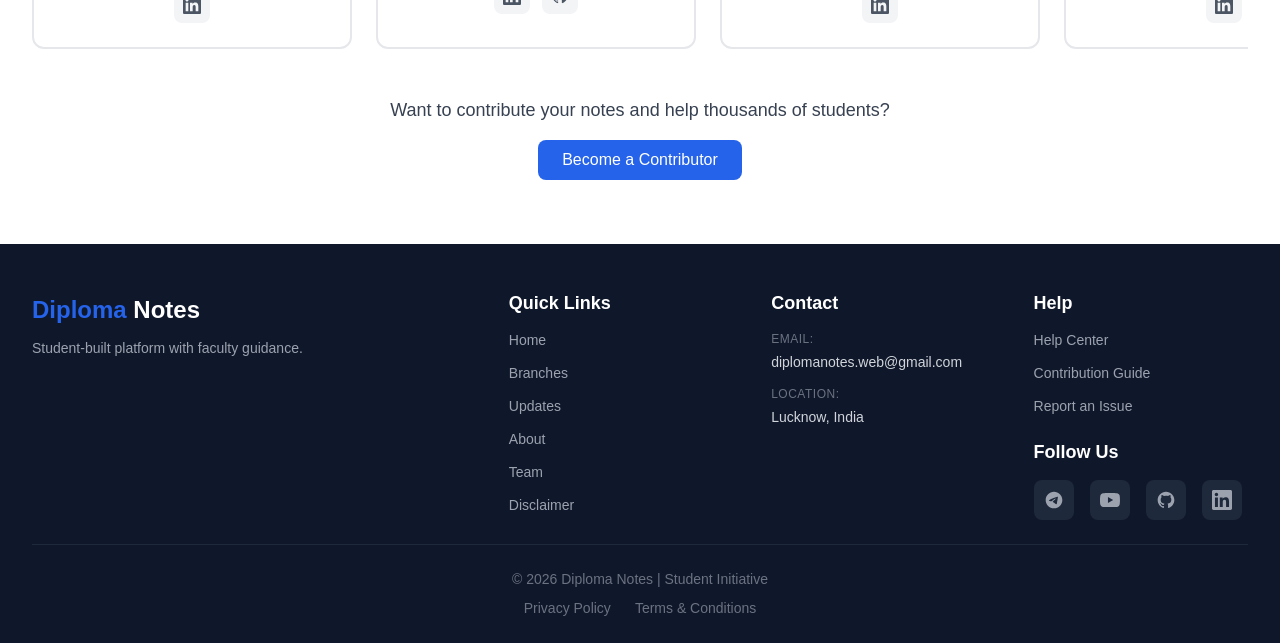
==== commit 141d28e9: "Update index.html" ====
--- a/index.html
+++ b/index.html
@@ -245,7 +245,7 @@
   </div>
 </section>
   <!-- Support Section (Add before footer) -->
- <section class="support-banner">
+<!-- <section class="support-banner">
   <div class="container">
     <div class="support-banner-content">
       <div class="support-banner-text">
@@ -260,7 +260,7 @@
       </a>
     </div>
   </div>
-</section> 
+</section> -->
   <!-- ===== FOOTER ===== -->
   <footer class="footer">
     <div class="container">
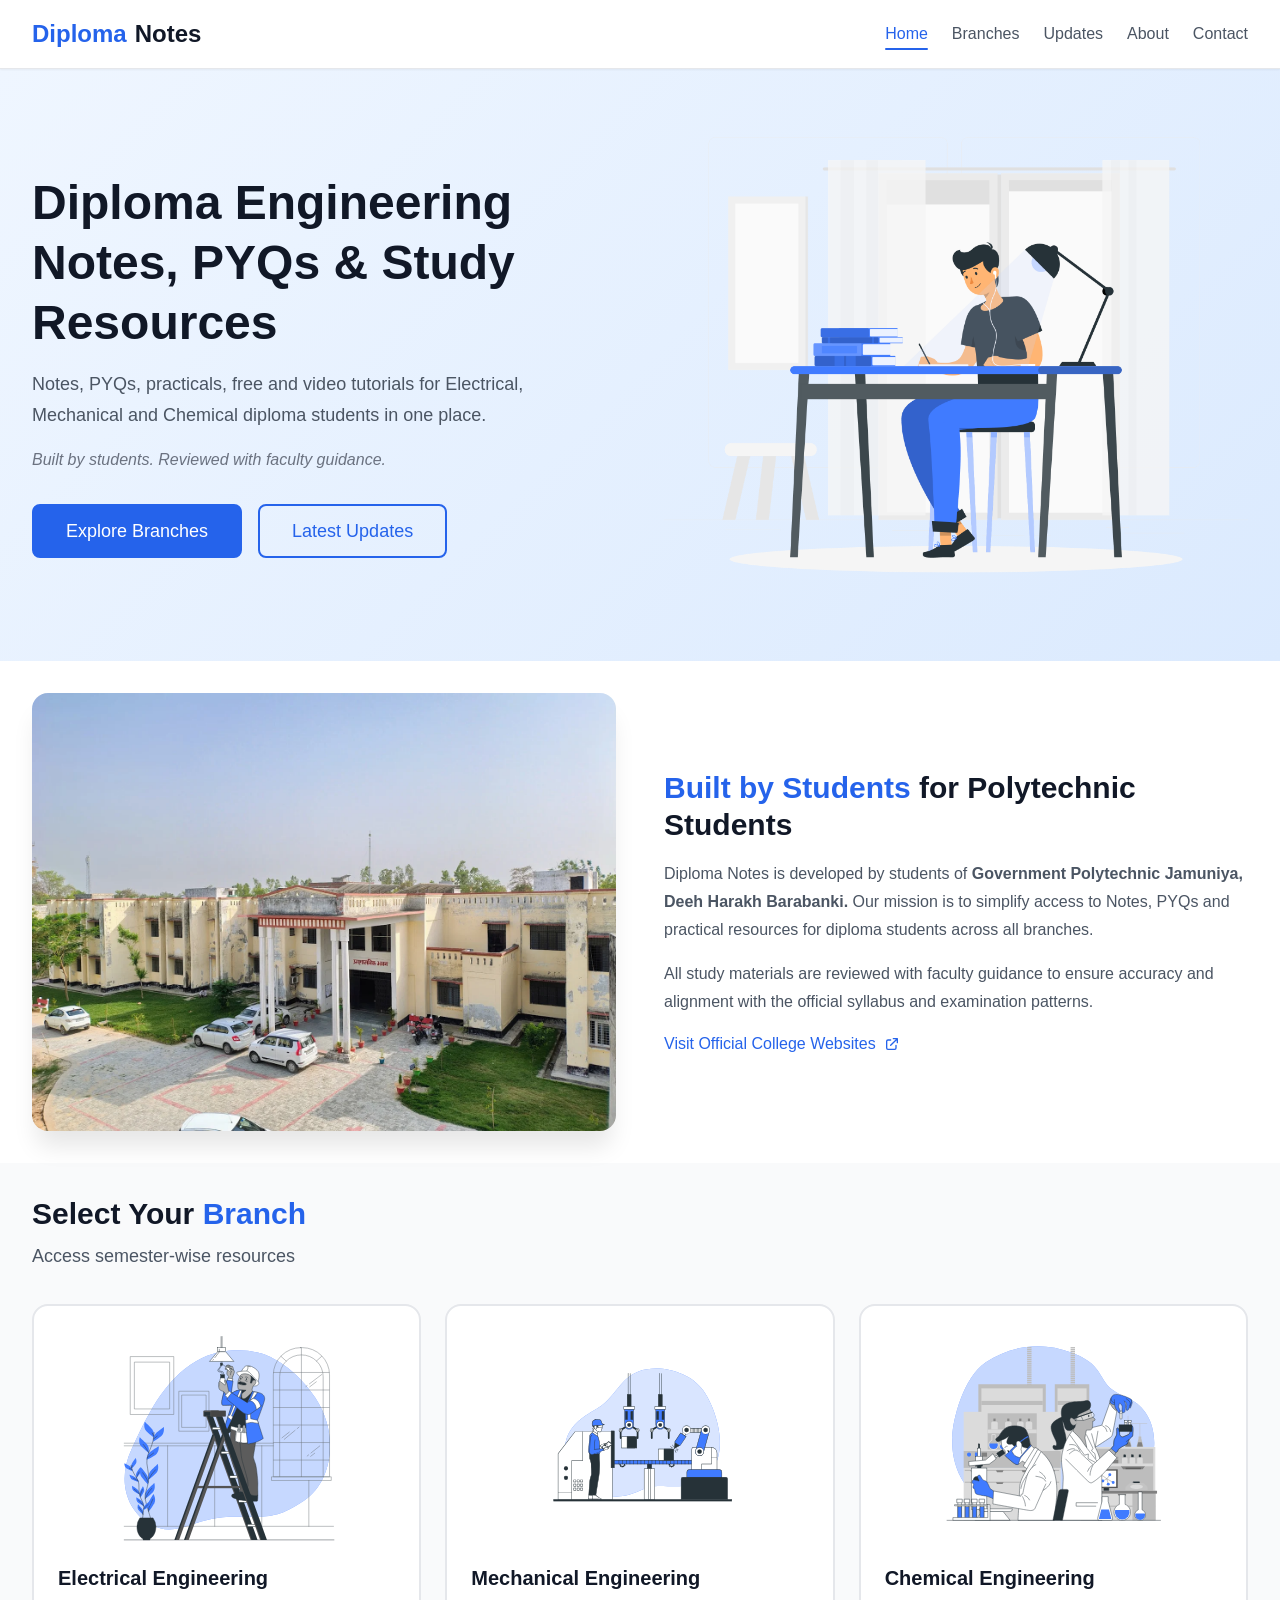
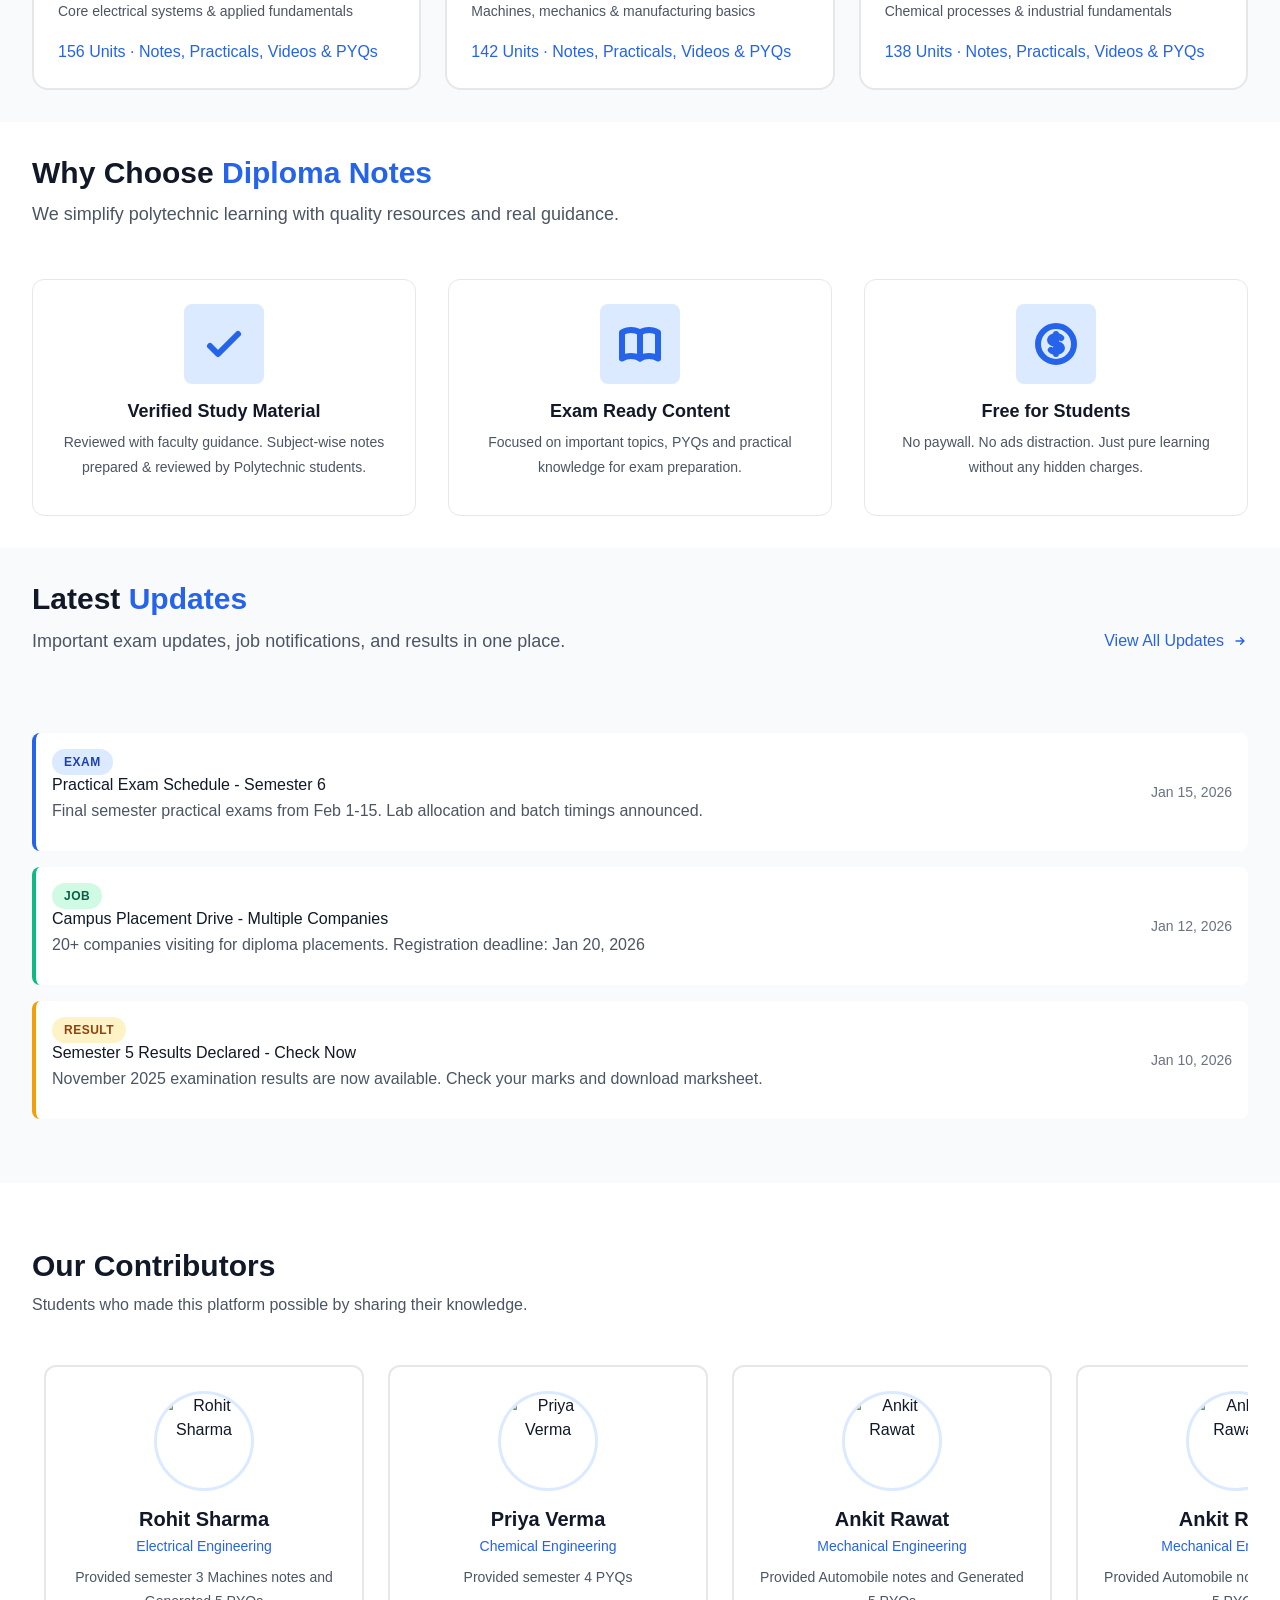
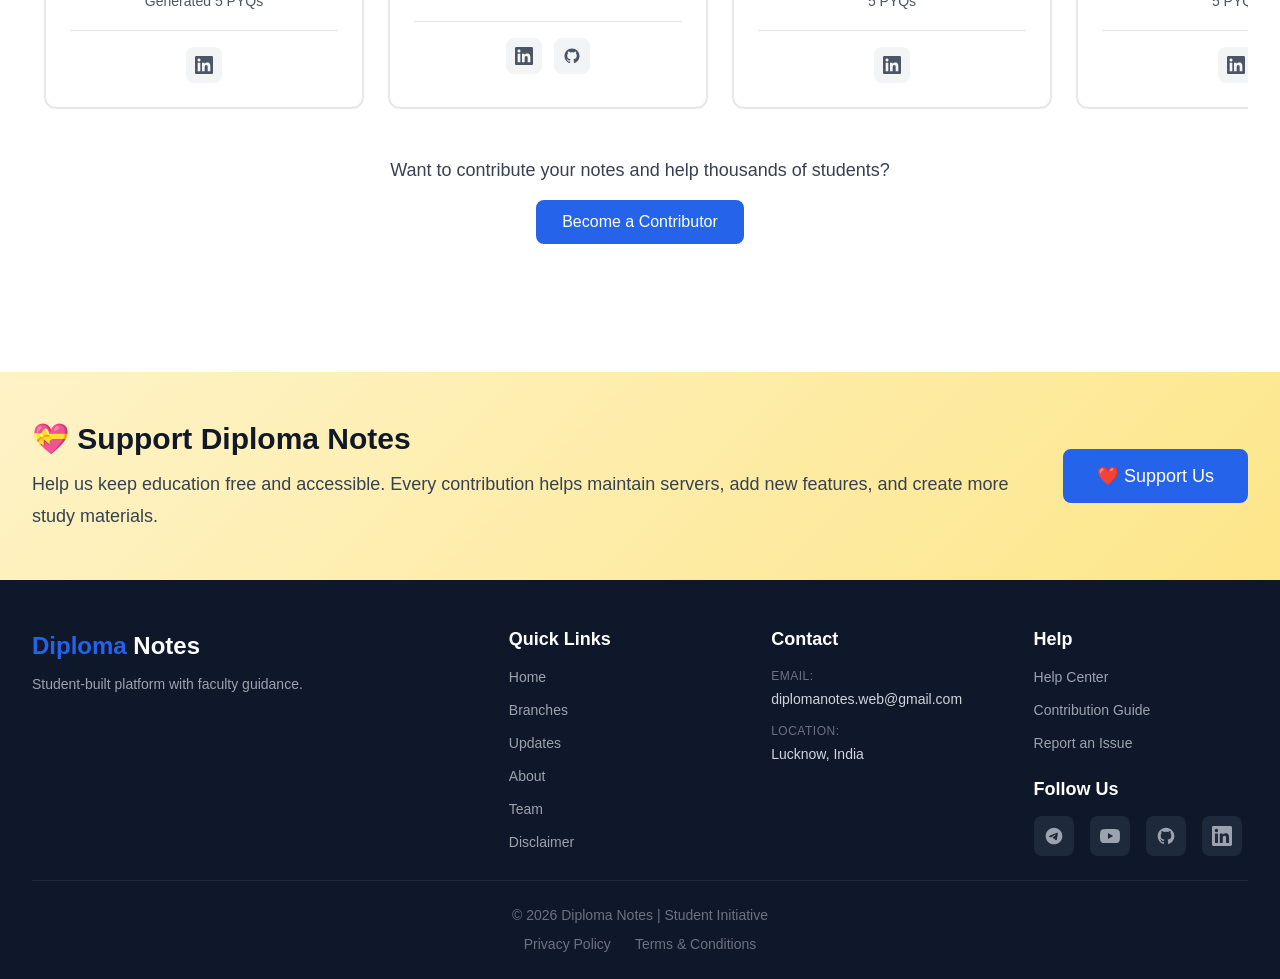
==== commit b813012b: "Update to presentation url" ====
--- a/index.html
+++ b/index.html
@@ -245,7 +245,7 @@
   </div>
 </section>
   <!-- Support Section (Add before footer) -->
-<!-- <section class="support-banner">
+ <section class="support-banner">
   <div class="container">
     <div class="support-banner-content">
       <div class="support-banner-text">
@@ -260,7 +260,7 @@
       </a>
     </div>
   </div>
-</section> -->
+</section> 
   <!-- ===== FOOTER ===== -->
   <footer class="footer">
     <div class="container">
--- a/css/_base.css
+++ b/css/_base.css
@@ -50,10 +50,6 @@
     font-size: var(--text-3xl);
   }
   
-  h2 {
-    font-size: var(--text-2xl);
-  }
-  
   h3 {
     font-size: var(--text-xl);
   }
@@ -66,7 +62,7 @@
 }
 
 p:last-child {
-  margin-bottom: 0;
+  margin-bottom: var(--space-3);
 }
 
 /* ===== LINKS ===== */
@@ -76,13 +72,8 @@
 }
 
 /* a:hover {
-<<<<<<< HEAD
   color: var(--color-primary-dark);
   
-=======
-  background-color: var(--color-primary-dark);
-
->>>>>>> fix-work
 } */
 
 /* ===== STRONG & EMPHASIS ===== */
--- a/css/_components.css
+++ b/css/_components.css
@@ -31,9 +31,11 @@
 .btn-primary {
   background-color: var(--color-primary);
   color: var(--color-white);
+  border: 2px solid var(--color-primary);
 }
 
 .btn-primary:hover:not(:disabled) {
+  border: 2px solid var(--color-primary-dark);
   background-color: var(--color-primary-dark);
   transform: translateY(-1px);
   box-shadow: var(--shadow-md);
@@ -447,48 +449,6 @@
   line-height: var(--leading-relaxed);
 }
 
-/* ===== PRACTICAL LIST ITEMS ===== */
-
-.practical-item {
-  background-color: var(--color-white);
-  border: 1px solid var(--color-gray-200);
-  border-radius: var(--border-radius-md);
-  padding: var(--space-4);
-  margin-bottom: var(--space-3);
-  display: flex;
-  justify-content: space-between;
-  align-items: center;
-  gap: var(--space-4);
-  transition: all var(--transition-fast);
-}
-
-.practical-item:hover {
-  background-color: var(--color-gray-50);
-}
-
-.practical-item-content {
-  flex: 1;
-  cursor: pointer;
-}
-
-.practical-item-title {
-  font-size: var(--text-base);
-  font-weight: var(--font-medium);
-  color: var(--color-gray-900);
-  margin-bottom: var(--space-1);
-}
-
-.practical-item-description {
-  font-size: var(--text-sm);
-  color: var(--color-gray-600);
-}
-
-.practical-item-actions {
-  display: flex;
-  gap: var(--space-2);
-  flex-shrink: 0;
-}
-
 /* ===== BACK BUTTON ===== */
 
 .back-button {
--- a/css/home.css
+++ b/css/home.css
@@ -283,20 +283,6 @@
 .contributors-marquee {
   display: flex;
   gap: var(--space-6);
-  animation: marqueeScroll 30s linear infinite;
-}
-
-.contributors-marquee:hover {
-  animation-play-state: paused;
-}
-
-@keyframes marqueeScroll {
-  0% {
-    transform: translateX(0);
-  }
-  100% {
-    transform: translateX(-50%);
-  }
 }
 
 /* Contributor Card - FIXED WIDTH */
@@ -413,7 +399,7 @@
 
 .contributor-social-link svg {
   width: 18px;                 /* ← Fixed icon size */
-  height: 18px;                /* ← Fixed icon size */
+  height: 18px;                 /* ← Fixed icon size */
   flex-shrink: 0;
 }
 
@@ -437,10 +423,6 @@
     max-width: 280px;
   }
   
-  .contributors-marquee {
-    animation: marqueeScroll 20s linear infinite;
-  }
-  
   .contributor-avatar {
     width: 70px;
     height: 70px;
@@ -474,7 +456,7 @@
   justify-content: space-between;
   gap: var(--space-8);
   flex-wrap: wrap;
-  
+
 }
 
 .support-banner-text {
@@ -509,4 +491,36 @@
   .btn-lg {
     width: 100%;
   }
+}
+
+/* ============================================
+   CONTRIBUTORS MARQUEE - DRAG/SWIPE SUPPORT
+   The old CSS @keyframes animation (and its
+   hover-to-pause rule) that used to auto-scroll
+   this marquee were removed above - auto-scroll
+   and hover-to-pause now both happen in JS
+   (home.js), which also lets the marquee be
+   dragged with a mouse or swiped with a finger.
+   ============================================ */
+
+/* Turn the wrapper into a real scrollable area instead
+   of a hidden overflow box, and hide its scrollbar so
+   it still looks like a marquee, not a normal scrollbar. */
+.contributors-wrapper {
+  overflow-x: auto;
+  overflow-y: hidden;
+  -webkit-overflow-scrolling: touch;
+  scrollbar-width: none;      /* Firefox */
+  -ms-overflow-style: none;   /* old Edge/IE */
+  cursor: grab;
+  user-select: none;
+}
+
+.contributors-wrapper::-webkit-scrollbar {
+  display: none;              /* Chrome/Safari/Edge */
+}
+
+.contributors-wrapper.is-dragging {
+  cursor: grabbing;
+  scroll-behavior: auto;
 }
